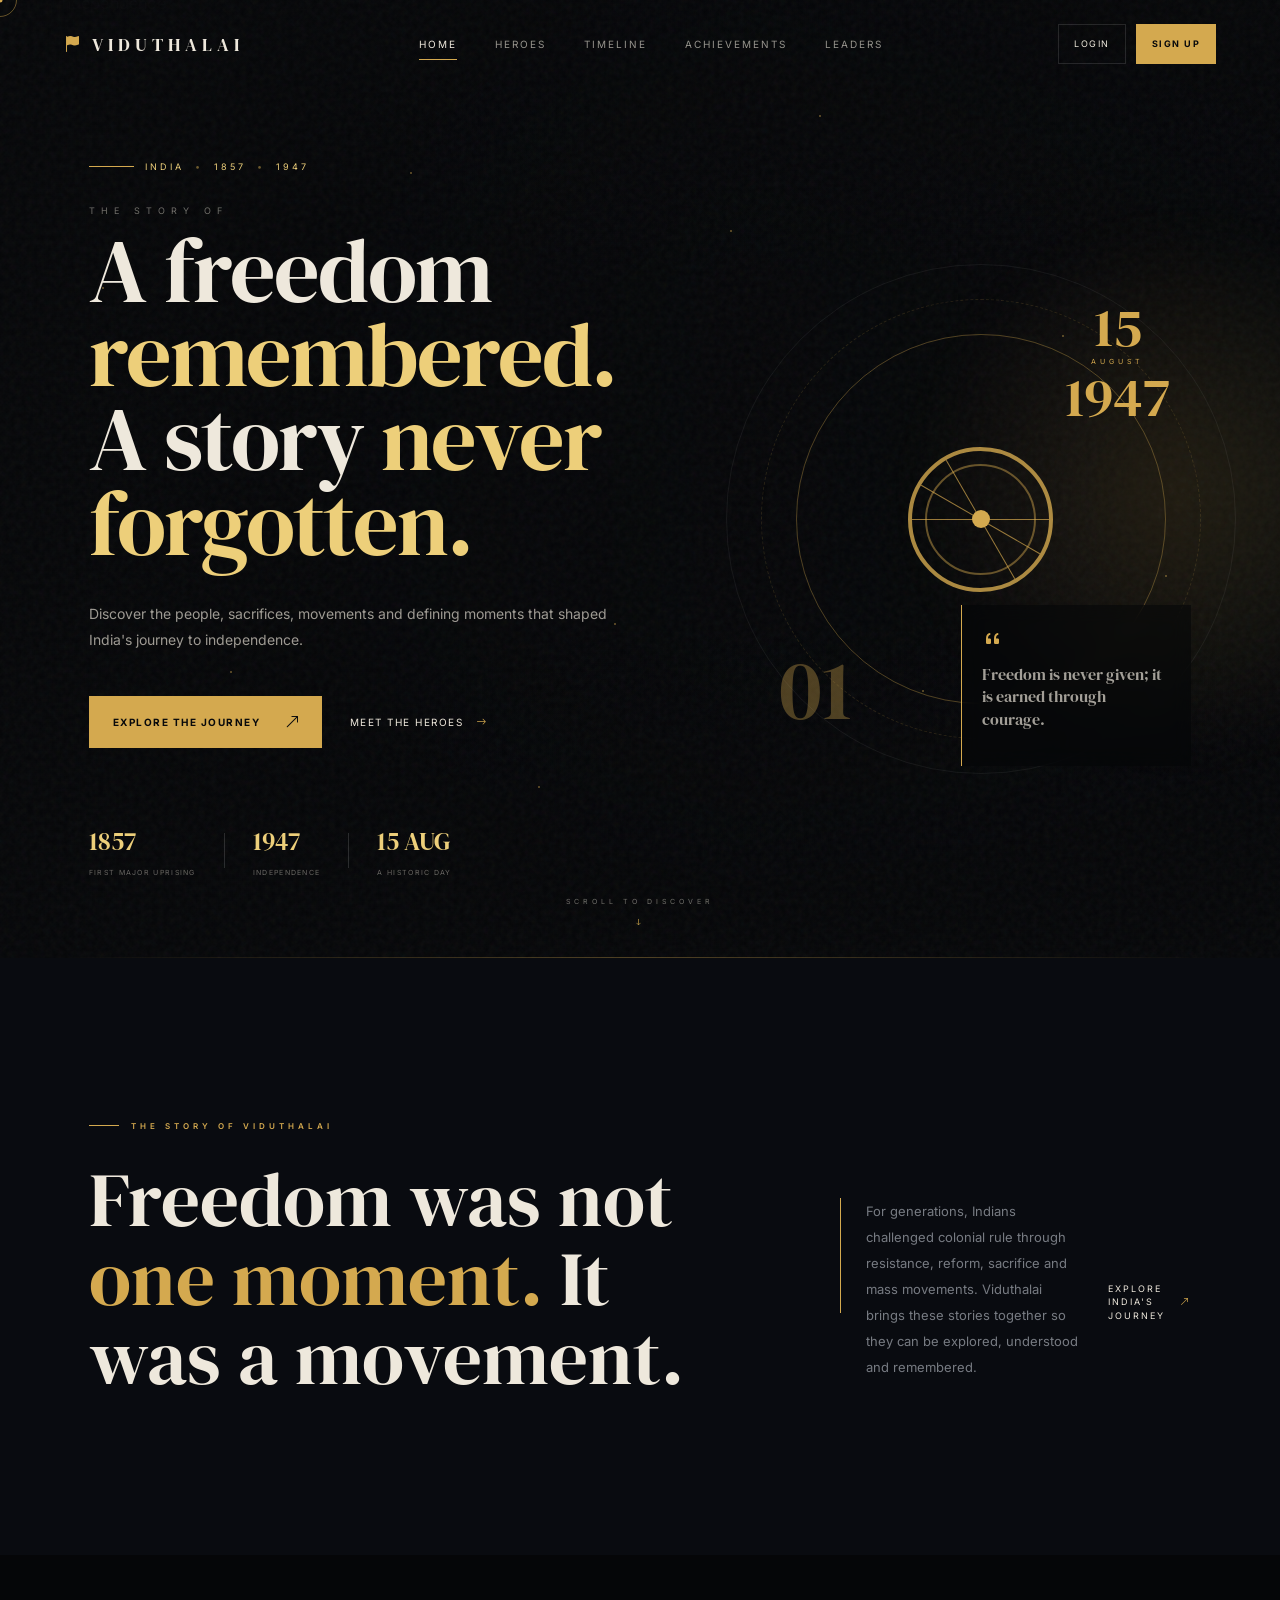
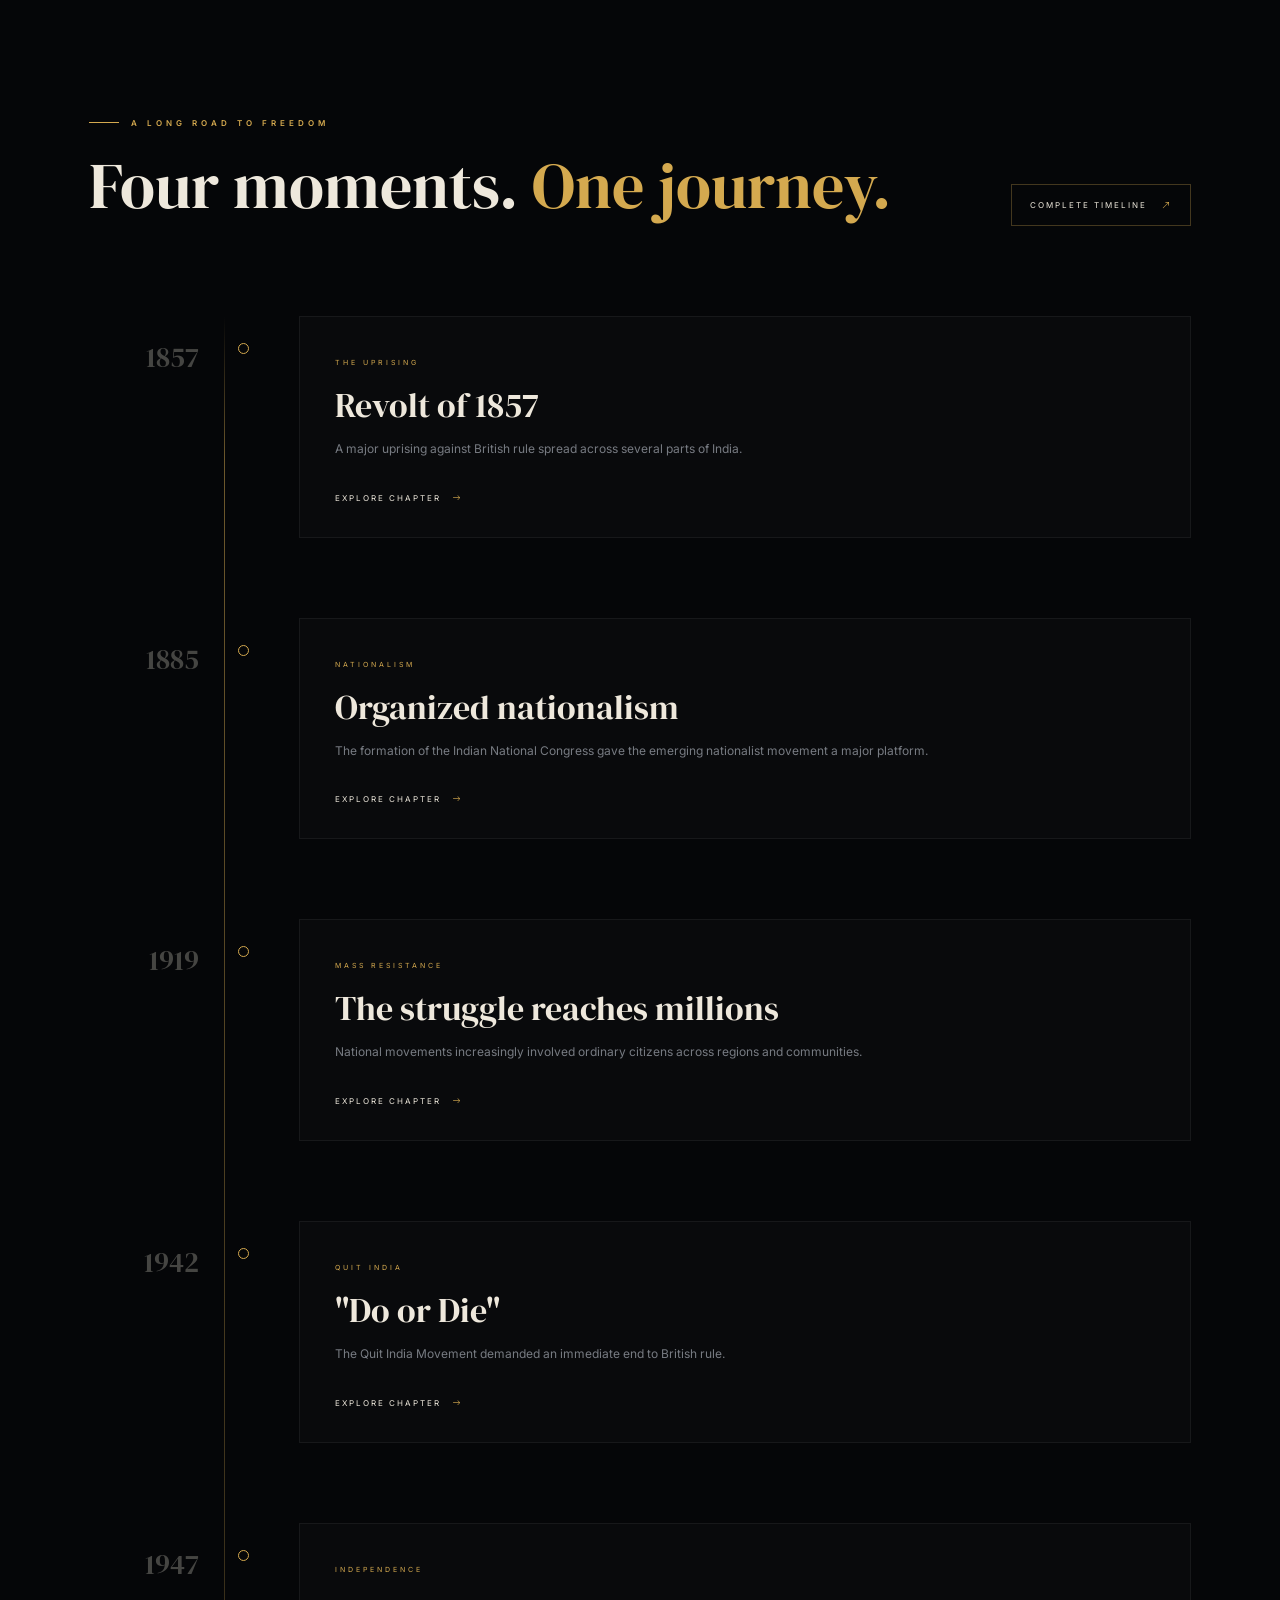
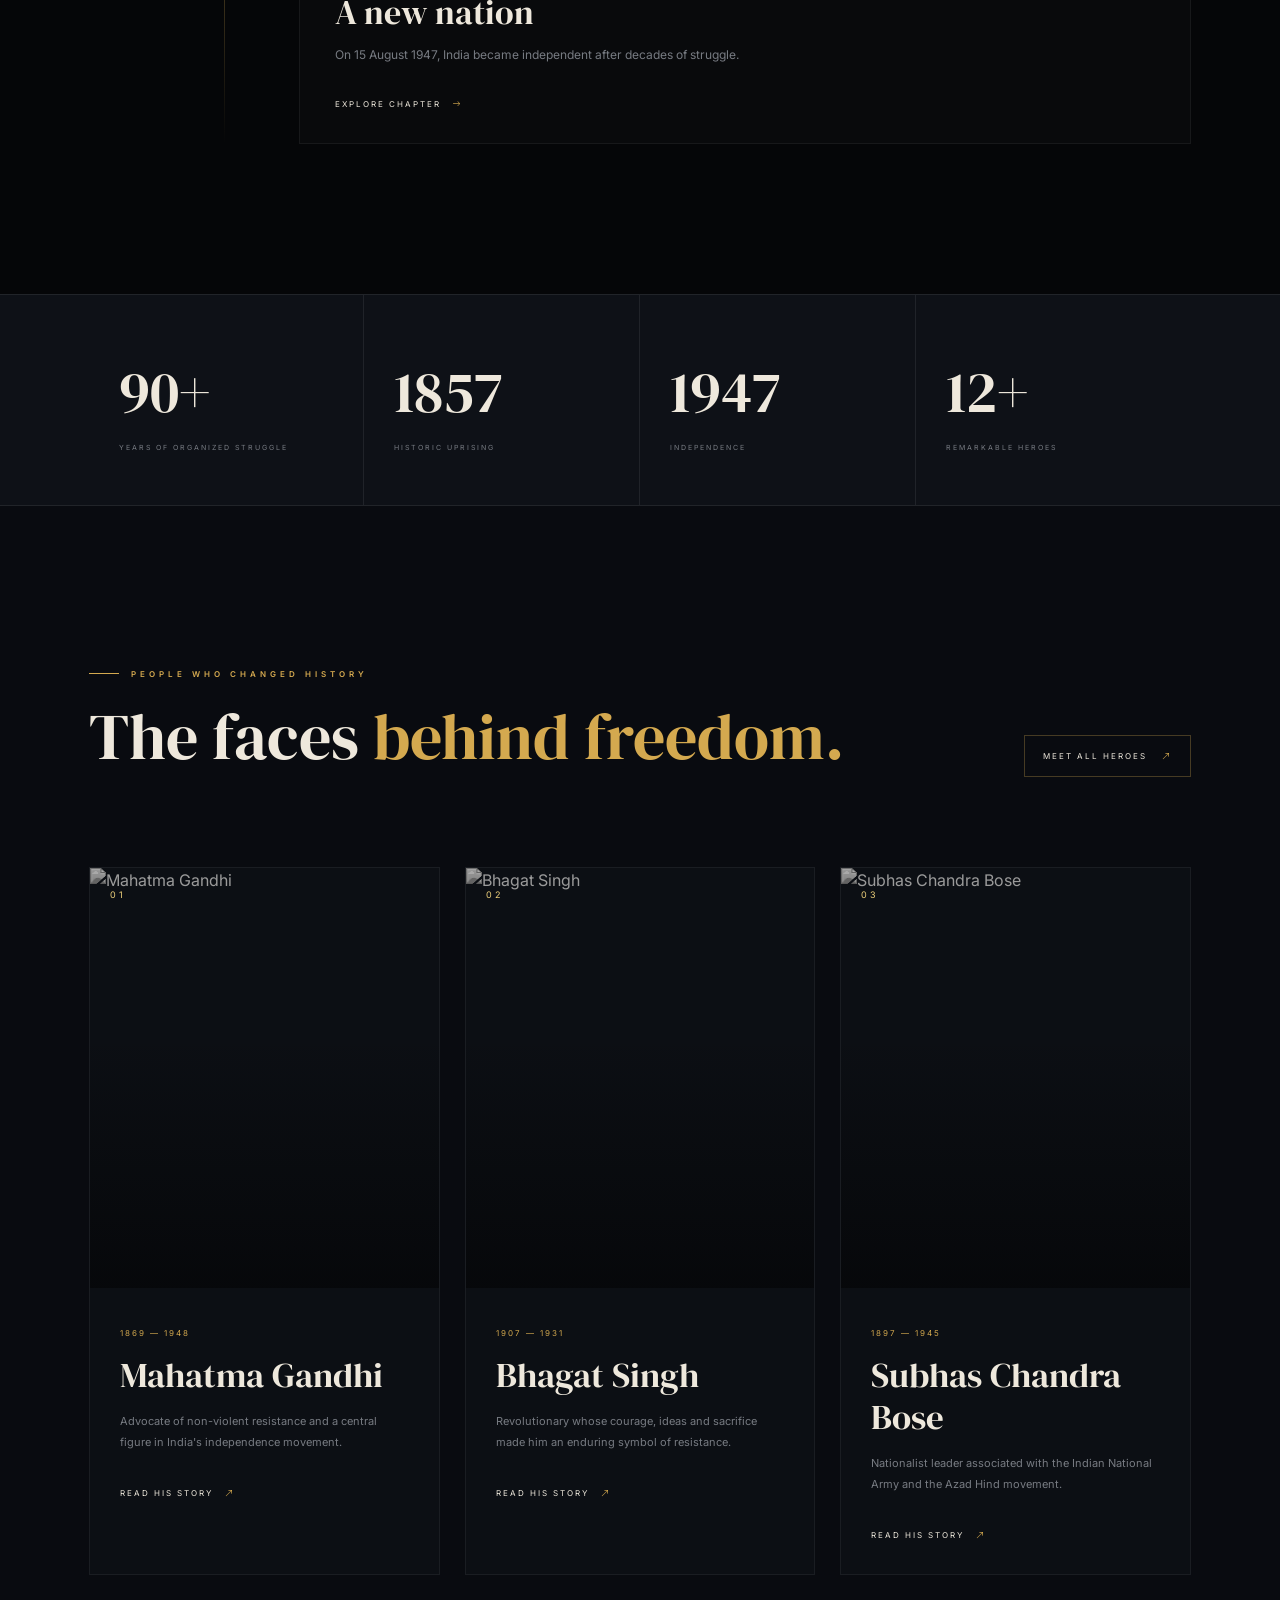
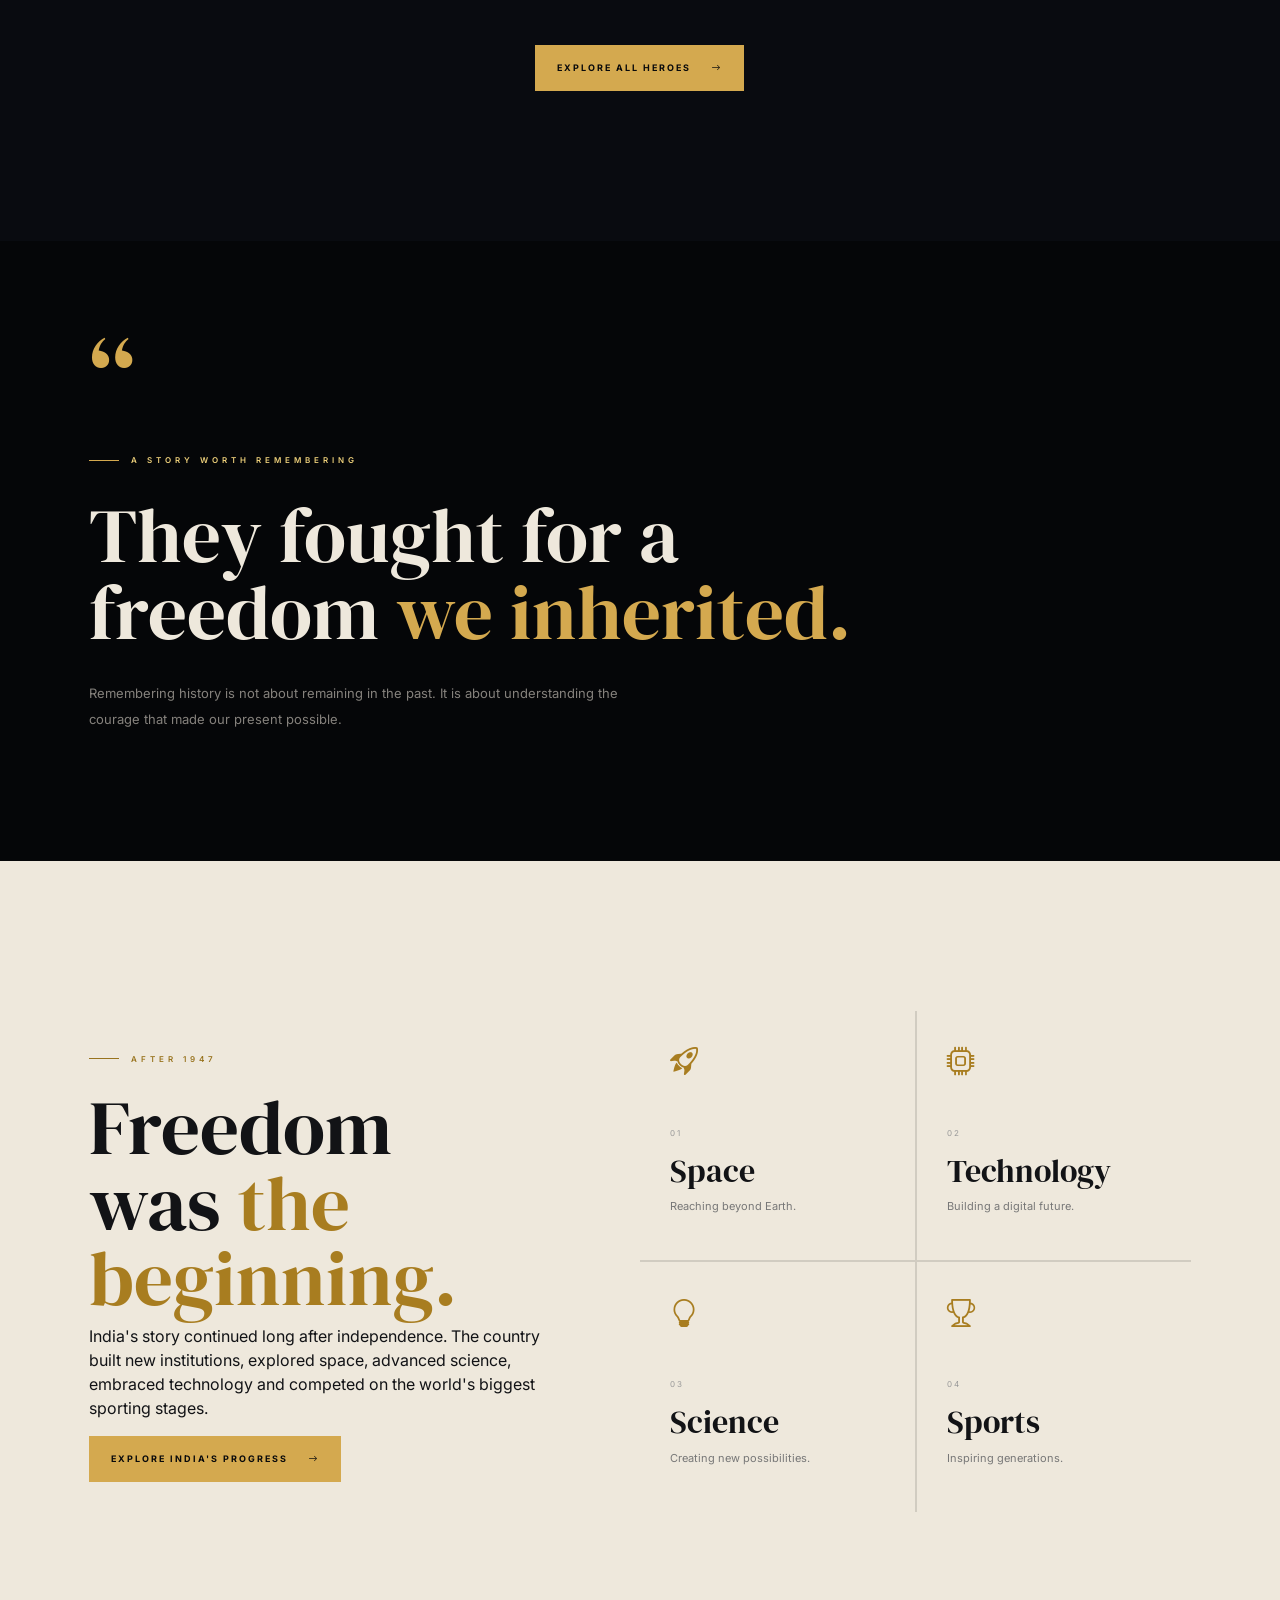
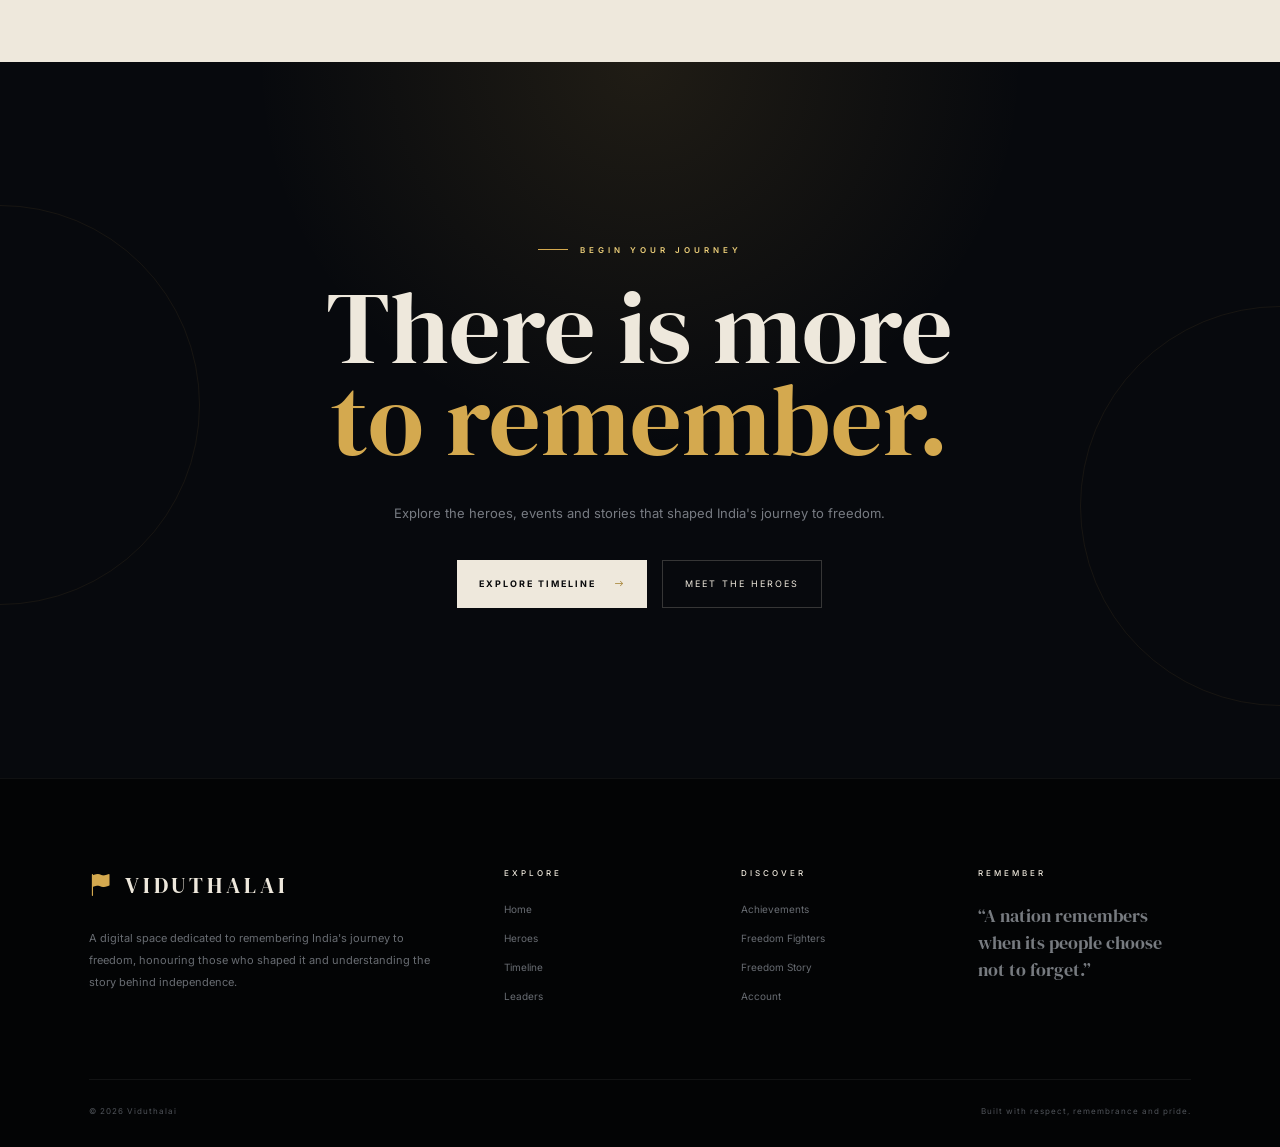
==== HTML/achievements.html @ 4b43a91e "Viduthalai" ====
<!DOCTYPE html>
<html lang="en">

<head>
    <meta charset="UTF-8">

    <meta
        name="viewport"
        content="width=device-width, initial-scale=1.0"
    >

    <meta
        name="description"
        content="Viduthalai — India's achievements after independence."
    >

    <title>Achievements | Viduthalai</title>

    <!-- GOOGLE FONTS -->
    <link rel="preconnect" href="https://fonts.googleapis.com">
    <link rel="preconnect" href="https://fonts.gstatic.com" crossorigin>

    <link
        href="https://fonts.googleapis.com/css2?family=DM+Serif+Display&family=Inter:wght@300;400;500;600;700;800&display=swap"
        rel="stylesheet"
    >

    <!-- BOOTSTRAP -->
    <link
        href="https://cdn.jsdelivr.net/npm/bootstrap@5.3.3/dist/css/bootstrap.min.css"
        rel="stylesheet"
    >

    <!-- BOOTSTRAP ICONS -->
    <link
        rel="stylesheet"
        href="https://cdn.jsdelivr.net/npm/bootstrap-icons@1.11.3/font/bootstrap-icons.min.css"
    >

    <!-- ACHIEVEMENTS CSS -->
    <link
        rel="stylesheet"
        href="../CSS/achievements.css"
    >
</head>


<body>


<!-- =========================================================
     PAGE LOADER
========================================================= -->

<div
    class="page-loader"
    id="pageLoader"
>

    <div class="loader-inner">

        <div class="loader-symbol">
            <i class="bi bi-flag-fill"></i>
        </div>

        <div class="loader-brand">
            VIDUTHALAI
        </div>

        <div class="loader-line"></div>

        <div class="loader-sub">
            A STORY OF FREEDOM
        </div>

    </div>

</div>



<!-- =========================================================
     CUSTOM CURSOR
========================================================= -->

<div class="cursor-dot" id="cursorDot"></div>
<div class="cursor-ring" id="cursorRing"></div>



<!-- =========================================================
     NAVBAR
========================================================= -->

<nav
    class="viduthalai-navbar"
    id="navbar"
>

    <div class="navbar-inner">


        <!-- BRAND -->

        <a
            href="home.html"
            class="brand"
        >

            <span class="brand-symbol">
                <span>V</span>
            </span>

            <span class="brand-copy">

                <span class="brand-name">
                    VIDUTHALAI
                </span>

                <span class="brand-tagline">
                    A STORY OF INDIA
                </span>

            </span>

        </a>



        <!-- DESKTOP NAVIGATION -->

        <div class="desktop-navigation">

            <a
                href="home.html"
                class="nav-link"
            >
                HOME
            </a>

            <a
                href="heroes.html"
                class="nav-link"
            >
                HEROES
            </a>

            <a
                href="timeline.html"
                class="nav-link"
            >
                TIMELINE
            </a>

            <a
                href="achievements.html"
                class="nav-link active"
            >
                ACHIEVEMENTS
            </a>

            <a
                href="leaders.html"
                class="nav-link"
            >
                LEADERS
            </a>

        </div>



        <!-- AUTH -->

        <div class="nav-auth">


            <div
                class="auth-logged-out"
                id="authLoggedOut"
            >

                <a
                    href="auth.html"
                    class="login-link"
                >
                    LOGIN
                </a>

                <a
                    href="auth.html?mode=signup"
                    class="signup-button"
                >
                    SIGN UP
                </a>

            </div>



            <div
                class="auth-logged-in"
                id="authLoggedIn"
            >

                <span class="welcome-user">

                    <i class="bi bi-person-circle"></i>

                    <span id="navbarUsername">
                        USER
                    </span>

                </span>

                <button
                    type="button"
                    class="logout-button"
                    id="logoutButton"
                >
                    LOGOUT
                </button>

            </div>

        </div>



        <!-- MOBILE BUTTON -->

        <button
            class="mobile-menu-button"
            id="mobileMenuButton"
            type="button"
            aria-label="Open menu"
        >

            <span></span>
            <span></span>
            <span></span>

        </button>

    </div>



    <!-- MOBILE MENU -->

    <div
        class="mobile-menu"
        id="mobileMenu"
    >

        <div class="mobile-menu-inner">

            <a
                href="home.html"
                class="mobile-nav-link"
            >
                <span>01</span>
                HOME
            </a>

            <a
                href="heroes.html"
                class="mobile-nav-link"
            >
                <span>02</span>
                HEROES
            </a>

            <a
                href="timeline.html"
                class="mobile-nav-link"
            >
                <span>03</span>
                TIMELINE
            </a>

            <a
                href="achievements.html"
                class="mobile-nav-link active"
            >
                <span>04</span>
                ACHIEVEMENTS
            </a>

            <a
                href="leaders.html"
                class="mobile-nav-link"
            >
                <span>05</span>
                LEADERS
            </a>


            <div class="mobile-auth">


                <div
                    id="mobileAuthLoggedOut"
                    class="mobile-auth-logged-out"
                >

                    <a
                        href="auth.html"
                        class="mobile-login"
                    >
                        LOGIN
                    </a>

                    <a
                        href="auth.html?mode=signup"
                        class="mobile-signup"
                    >
                        SIGN UP
                    </a>

                </div>


                <div
                    id="mobileAuthLoggedIn"
                    class="mobile-auth-logged-in"
                >

                    <span>
                        <i class="bi bi-person-circle"></i>
                        <span id="mobileNavbarUsername">
                            USER
                        </span>
                    </span>

                    <button
                        type="button"
                        id="mobileLogoutButton"
                    >
                        LOGOUT
                    </button>

                </div>

            </div>

        </div>

    </div>

</nav>



<!-- =========================================================
     HERO
========================================================= -->

<main>


<section
    class="achievement-hero"
    id="top"
>

    <div
        class="achievement-hero-background"
        aria-hidden="true"
    >

        <img
            src="../IMAGES/achievements/rocket-bg.png"
            alt=""
            id="heroImage"
        >

        <div class="hero-dark-overlay"></div>
        <div class="hero-gold-glow"></div>
        <div class="hero-grain"></div>

    </div>



    <div class="hero-orbit orbit-one"></div>
    <div class="hero-orbit orbit-two"></div>



    <div class="achievement-hero-content">


        <div class="hero-left">


            <div class="hero-kicker">

                <span class="kicker-line"></span>

                VIDUTHALAI — CHAPTER 02

            </div>


            <div class="hero-era">
                AFTER 1947
            </div>


            <h1>
                Achievements
            </h1>


            <p class="hero-lead">
                A nation building its future.
            </p>


            <p class="hero-description">

                From building a democratic republic to reaching the Moon
                and studying the Sun, India's journey after independence
                is a story of determination, innovation and progress.

            </p>


            <div class="hero-meta">

                <div class="hero-meta-item">

                    <span>
                        1950
                    </span>

                    <small>
                        BEGINNING
                    </small>

                </div>


                <div class="hero-meta-divider"></div>


                <div class="hero-meta-item">

                    <span>
                        PRESENT
                    </span>

                    <small>
                        CONTINUING
                    </small>

                </div>


                <div class="hero-meta-divider"></div>


                <div class="hero-meta-item">

                    <span>
                        12
                    </span>

                    <small>
                        MILESTONES
                    </small>

                </div>

            </div>

        </div>



        <div class="hero-right">


            <div class="hero-number">
                12
            </div>

            <div class="hero-number-label">
                ARCHIVE
            </div>

            <div class="hero-number-title">
                ACHIEVEMENTS
            </div>


            <a
                href="#achievementArchive"
                class="hero-scroll"
            >

                <span class="scroll-circle">
                    <i class="bi bi-arrow-down"></i>
                </span>

                <span>
                    SCROLL TO EXPLORE
                </span>

            </a>

        </div>

    </div>



    <div class="hero-bottom-line">

        <span>
            EXPLORE THE JOURNEY
        </span>

        <span class="bottom-line"></span>

    </div>

</section>



<!-- =========================================================
     ARCHIVE
========================================================= -->

<section
    class="achievement-archive"
    id="achievementArchive"
>

    <div class="archive-container">


        <!-- ARCHIVE HEADER -->

        <div class="archive-header">


            <div class="archive-heading">

                <div class="section-eyebrow">

                    <span></span>

                    THE ARCHIVE

                </div>


                <h2>
                    India's milestones.
                </h2>

            </div>


            <div class="archive-description">

                <p>

                    A chronological collection of defining achievements
                    that shaped modern India after independence.

                </p>


                <div class="archive-count">

                    <strong id="visibleCount">
                        12
                    </strong>

                    <span>
                        / 12 MILESTONES
                    </span>

                </div>

            </div>

        </div>



        <!-- FILTERS -->

        <div class="achievement-filters">


            <button
                type="button"
                class="filter-button active"
                data-filter="all"
            >
                ALL
            </button>


            <button
                type="button"
                class="filter-button"
                data-filter="nation-building"
            >
                NATION BUILDING
            </button>


            <button
                type="button"
                class="filter-button"
                data-filter="agriculture"
            >
                AGRICULTURE
            </button>


            <button
                type="button"
                class="filter-button"
                data-filter="dairy-development"
            >
                DAIRY DEVELOPMENT
            </button>


            <button
                type="button"
                class="filter-button"
                data-filter="nuclear-science"
            >
                NUCLEAR SCIENCE
            </button>


            <button
                type="button"
                class="filter-button"
                data-filter="strategic-science"
            >
                STRATEGIC SCIENCE
            </button>


            <button
                type="button"
                class="filter-button"
                data-filter="space-science"
            >
                SPACE SCIENCE
            </button>


            <button
                type="button"
                class="filter-button"
                data-filter="space-communication"
            >
                SPACE &amp; COMMUNICATION
            </button>


            <button
                type="button"
                class="filter-button"
                data-filter="technology"
            >
                TECHNOLOGY
            </button>


            <button
                type="button"
                class="filter-button"
                data-filter="lunar-exploration"
            >
                LUNAR EXPLORATION
            </button>


            <button
                type="button"
                class="filter-button"
                data-filter="planetary-exploration"
            >
                PLANETARY EXPLORATION
            </button>


            <button
                type="button"
                class="filter-button"
                data-filter="solar-science"
            >
                SOLAR SCIENCE
            </button>

        </div>



        <!-- CARDS -->

        <div
            class="achievement-grid"
            id="achievementGrid"
        ></div>



        <!-- EMPTY -->

        <div
            class="empty-state"
            id="emptyState"
            hidden
        >

            <div class="empty-icon">
                <i class="bi bi-search"></i>
            </div>

            <h3>
                No milestones found.
            </h3>

            <p>
                Try selecting another category.
            </p>

        </div>

    </div>

</section>



<!-- =========================================================
     CLOSING BANNER
========================================================= -->

<section class="closing-banner">

    <div class="closing-background">

        <img
            src="../IMAGES/achievements/rocket-bg.png"
            alt=""
        >

        <div class="closing-overlay"></div>

    </div>


    <div class="closing-content">

        <div class="section-eyebrow">
            <span></span>
            THE JOURNEY CONTINUES
        </div>

        <h2>
            From freedom<br>
            to possibility.
        </h2>

        <p>
            India's story did not end in 1947.
            It began a new chapter.
        </p>

        <a
            href="#top"
            class="back-top"
        >
            BACK TO TOP
            <i class="bi bi-arrow-up"></i>
        </a>

    </div>

</section>


</main>



<!-- =========================================================
     FOOTER
========================================================= -->

<footer class="site-footer">

    <div class="footer-inner">


        <div class="footer-brand">

            <div class="footer-logo">
                V
            </div>

            <div>

                <h3>
                    VIDUTHALAI
                </h3>

                <p>
                    A STORY OF INDIA
                </p>

            </div>

        </div>



        <div class="footer-columns">


            <div class="footer-column">

                <h4>
                    EXPLORE
                </h4>

                <a href="home.html">
                    Home
                </a>

                <a href="heros.html">
                    Heroes
                </a>

                <a href="timeline.html">
                    Timeline
                </a>

                <a href="achievement.html">
                    Achievements
                </a>

                <a href="leaders.html">
                    Leaders
                </a>

            </div>


            <div class="footer-column">

                <h4>
                    DISCOVER
                </h4>

                <a href="indian_achievements.html">
                    Indian Achievements
                </a>

                <a href="timeline.html">
                    Freedom Timeline
                </a>

                <a href="heros.html">
                    Freedom Heroes
                </a>

            </div>


            <div class="footer-column">

                <h4>
                    ABOUT
                </h4>

                <p>
                    A cinematic archive of India's
                    freedom, sacrifice, progress
                    and continuing journey.
                </p>

            </div>

        </div>

    </div>



    <div class="footer-bottom">

        <span>
            © <span id="footerYear"></span> VIDUTHALAI
        </span>

        <span>
            INDIA • FREEDOM • PROGRESS
        </span>

    </div>

</footer>



<!-- =========================================================
     JAVASCRIPT
========================================================= -->

<script src="../JAVASCRIPT/achievements.js"></script>
<script src="../JAVASCRIPT/guard.js"></script>

</body>

</html>
---- CSS/achievements.css ----
/* =========================================================
   VIDUTHALAI — ACHIEVEMENTS
   PREMIUM CINEMATIC ARCHIVE
   VANILLA CSS
   NO GSAP
========================================================= */


/* =========================================================
   ROOT
========================================================= */

:root {

    --black: #050608;
    --black-2: #090b10;
    --black-3: #0e1117;
    --black-4: #151922;

    --cream: #eee8dc;
    --cream-soft: #c9c5bc;

    --gold: #d4a94f;
    --gold-light: #edcf7a;

    --muted: #777b82;

    --line: rgba(255,255,255,.08);
    --gold-line: rgba(212,169,79,.28);

    --serif: "DM Serif Display", serif;
    --sans: "Inter", sans-serif;

    --ease: cubic-bezier(.22,.61,.36,1);

    --nav-height: 82px;
}


/* =========================================================
   RESET
========================================================= */

* {
    margin: 0;
    padding: 0;
    box-sizing: border-box;
}

html {
    scroll-behavior: smooth;
}

body {
    background: var(--black);
    color: var(--cream);
    font-family: var(--sans);
    overflow-x: hidden;
}

body.menu-open {
    overflow: hidden;
}

a {
    color: inherit;
    text-decoration: none;
}

button {
    font: inherit;
}

img {
    display: block;
    max-width: 100%;
}

::selection {
    background: var(--gold);
    color: var(--black);
}


/* =========================================================
   SCROLLBAR
========================================================= */

::-webkit-scrollbar {
    width: 7px;
}

::-webkit-scrollbar-track {
    background: var(--black);
}

::-webkit-scrollbar-thumb {
    background: rgba(212,169,79,.45);
}

::-webkit-scrollbar-thumb:hover {
    background: var(--gold);
}


/* =========================================================
   LOADER
========================================================= */

.page-loader {
    position: fixed;
    inset: 0;
    z-index: 99999;

    display: flex;
    align-items: center;
    justify-content: center;

    background: var(--black);

    transition:
        opacity .8s var(--ease),
        visibility .8s var(--ease);
}

.page-loader.loaded {
    opacity: 0;
    visibility: hidden;
}

.loader-inner {
    text-align: center;
}

.loader-symbol {
    width: 54px;
    height: 54px;

    margin: 0 auto 22px;

    display: flex;
    align-items: center;
    justify-content: center;

    border: 1px solid var(--gold-line);

    color: var(--gold);

    font-size: 21px;

    animation: loaderPulse 1.5s infinite;
}

.loader-brand {
    font-size: 15px;
    letter-spacing: .35em;
    font-weight: 700;
}

.loader-line {
    width: 130px;
    height: 1px;

    margin: 15px auto;

    background: linear-gradient(
        90deg,
        transparent,
        var(--gold),
        transparent
    );

    animation: loaderLine 1.4s infinite;
}

.loader-sub {
    color: var(--muted);
    font-size: 8px;
    letter-spacing: .35em;
}

@keyframes loaderPulse {
    50% {
        transform: scale(1.08);
    }
}

@keyframes loaderLine {
    0% {
        transform: scaleX(.2);
        opacity: .3;
    }

    50% {
        transform: scaleX(1);
        opacity: 1;
    }

    100% {
        transform: scaleX(.2);
        opacity: .3;
    }
}


/* =========================================================
   CURSOR
========================================================= */

.cursor-dot,
.cursor-ring {
    position: fixed;
    pointer-events: none;
    z-index: 100000;

    transform: translate(-50%, -50%);
}

.cursor-dot {
    width: 5px;
    height: 5px;

    border-radius: 50%;

    background: var(--gold);
}

.cursor-ring {
    width: 32px;
    height: 32px;

    border: 1px solid rgba(212,169,79,.55);
    border-radius: 50%;

    transition:
        width .2s ease,
        height .2s ease,
        background .2s ease;
}

.cursor-ring.hover {
    width: 52px;
    height: 52px;
    background: rgba(212,169,79,.08);
}

@media (max-width: 900px) {

    .cursor-dot,
    .cursor-ring {
        display: none;
    }

}


/* =========================================================
   NAVBAR
========================================================= */

.viduthalai-navbar {
    position: fixed;
    top: 0;
    left: 0;

    width: 100%;

    z-index: 5000;

    background:
        linear-gradient(
            180deg,
            rgba(5,6,8,.92),
            rgba(5,6,8,.48),
            transparent
        );

    transition:
        transform .45s var(--ease),
        background .45s ease;
}

.viduthalai-navbar.scrolled {
    background: rgba(5,6,8,.94);
    backdrop-filter: blur(18px);
    border-bottom: 1px solid var(--line);
}

.viduthalai-navbar.nav-hidden {
    transform: translateY(-100%);
}

.navbar-inner {
    width: min(1400px, calc(100% - 70px));
    min-height: var(--nav-height);

    margin: auto;

    display: grid;
    grid-template-columns: 1fr auto 1fr;
    align-items: center;
    gap: 35px;
}


/* BRAND */

.brand {
    display: inline-flex;
    align-items: center;
    gap: 12px;

    width: max-content;
}

.brand-symbol {
    width: 39px;
    height: 39px;

    display: flex;
    align-items: center;
    justify-content: center;

    border: 1px solid var(--gold);

    color: var(--gold);

    font-family: var(--serif);
    font-size: 20px;

    transform: rotate(45deg);
}

.brand-symbol span {
    transform: rotate(-45deg);
}

.brand-copy {
    display: flex;
    flex-direction: column;
}

.brand-name {
    font-size: 14px;
    font-weight: 800;
    letter-spacing: .28em;
}

.brand-tagline {
    margin-top: 2px;

    color: var(--muted);

    font-size: 7px;
    letter-spacing: .28em;
}


/* DESKTOP NAV */

.desktop-navigation {
    display: flex;
    align-items: center;
    justify-content: center;
    gap: 30px;
}

.nav-link {
    position: relative;

    color: rgba(238,232,220,.62);

    font-size: 10px;
    font-weight: 600;
    letter-spacing: .17em;

    padding: 10px 0;

    transition: color .3s ease;
}

.nav-link::after {
    content: "";

    position: absolute;
    left: 0;
    bottom: 3px;

    width: 0;
    height: 1px;

    background: var(--gold);

    transition: width .35s var(--ease);
}

.nav-link:hover,
.nav-link.active {
    color: var(--cream);
}

.nav-link:hover::after,
.nav-link.active::after {
    width: 100%;
}


/* AUTH */

.nav-auth {
    justify-self: end;
}

.auth-logged-out,
.auth-logged-in {
    display: flex;
    align-items: center;
    gap: 16px;
}

.login-link {
    color: var(--cream-soft);

    font-size: 9px;
    font-weight: 600;
    letter-spacing: .18em;
}

.signup-button {
    padding: 11px 17px;

    border: 1px solid var(--gold-line);

    color: var(--gold-light);

    font-size: 9px;
    font-weight: 700;
    letter-spacing: .16em;

    transition:
        background .3s ease,
        color .3s ease,
        border-color .3s ease;
}

.signup-button:hover {
    background: var(--gold);
    border-color: var(--gold);
    color: var(--black);
}

.auth-logged-in {
    display: none;
}

.welcome-user {
    color: var(--cream-soft);

    font-size: 10px;
    letter-spacing: .1em;
}

.welcome-user i {
    margin-right: 6px;
    color: var(--gold);
}

.logout-button {
    border: 1px solid var(--line);
    background: transparent;

    color: var(--cream-soft);

    padding: 9px 13px;

    font-size: 8px;
    letter-spacing: .14em;

    cursor: pointer;
}

.logout-button:hover {
    border-color: var(--gold-line);
    color: var(--gold);
}


/* MOBILE BUTTON */

.mobile-menu-button {
    display: none;

    width: 42px;
    height: 42px;

    border: 1px solid var(--line);
    background: transparent;

    align-items: center;
    justify-content: center;
    flex-direction: column;
    gap: 5px;

    cursor: pointer;
}

.mobile-menu-button span {
    width: 19px;
    height: 1px;
    background: var(--cream);
    transition: transform .3s ease;
}

.mobile-menu-button.open span:nth-child(1) {
    transform: translateY(6px) rotate(45deg);
}

.mobile-menu-button.open span:nth-child(2) {
    opacity: 0;
}

.mobile-menu-button.open span:nth-child(3) {
    transform: translateY(-6px) rotate(-45deg);
}


/* MOBILE MENU */

.mobile-menu {
    position: fixed;
    inset: var(--nav-height) 0 0;

    background: rgba(5,6,8,.98);

    visibility: hidden;
    opacity: 0;

    transform: translateY(-15px);

    transition:
        opacity .35s ease,
        visibility .35s ease,
        transform .35s var(--ease);

    overflow-y: auto;
}

.mobile-menu.open {
    opacity: 1;
    visibility: visible;
    transform: translateY(0);
}

.mobile-menu-inner {
    padding: 30px;
}

.mobile-nav-link {
    display: flex;
    align-items: center;
    gap: 18px;

    padding: 19px 0;

    border-bottom: 1px solid var(--line);

    color: var(--cream-soft);

    font-size: 15px;
    letter-spacing: .14em;
}

.mobile-nav-link span {
    color: var(--gold);
    font-size: 9px;
}

.mobile-nav-link.active {
    color: var(--gold-light);
}

.mobile-auth {
    padding-top: 30px;
}

.mobile-auth-logged-out,
.mobile-auth-logged-in {
    display: flex;
    gap: 10px;
}

.mobile-login,
.mobile-signup,
.mobile-auth-logged-in button {
    flex: 1;

    padding: 14px;

    text-align: center;

    border: 1px solid var(--line);

    font-size: 9px;
    letter-spacing: .15em;
}

.mobile-signup {
    border-color: var(--gold-line);
    color: var(--gold-light);
}

.mobile-auth-logged-in {
    display: none;
    align-items: center;
    justify-content: space-between;
}

.mobile-auth-logged-in button {
    flex: 0 0 auto;
    background: transparent;
    color: var(--cream);
}


/* =========================================================
   HERO
========================================================= */

.achievement-hero {
    position: relative;

    min-height: 100vh;
    min-height: 100svh;

    overflow: hidden;

    display: flex;
    align-items: center;
}

.achievement-hero-background {
    position: absolute;
    inset: 0;
    z-index: -2;
}

.achievement-hero-background img {
    width: 100%;
    height: 100%;

    object-fit: cover;
    object-position: center;

    transform: scale(1.04);

    filter:
        saturate(.9)
        contrast(1.08)
        brightness(.92);

    transition: transform 1.5s var(--ease);
}

.hero-dark-overlay {
    position: absolute;
    inset: 0;

    background:
        linear-gradient(
            90deg,
            rgba(5,6,8,.97) 0%,
            rgba(5,6,8,.78) 35%,
            rgba(5,6,8,.35) 65%,
            rgba(5,6,8,.82) 100%
        ),
        linear-gradient(
            180deg,
            rgba(5,6,8,.75),
            transparent 35%,
            rgba(5,6,8,.95)
        );
}

.hero-gold-glow {
    position: absolute;

    width: 600px;
    height: 600px;

    right: 5%;
    top: 15%;

    border-radius: 50%;

    background: radial-gradient(
        circle,
        rgba(212,169,79,.17),
        transparent 68%
    );

    filter: blur(10px);

    pointer-events: none;
}

.hero-grain {
    position: absolute;
    inset: 0;

    opacity: .1;

    background-image:
        url("data:image/svg+xml,%3Csvg viewBox='0 0 180 180' xmlns='http://www.w3.org/2000/svg'%3E%3Cfilter id='n'%3E%3CfeTurbulence type='fractalNoise' baseFrequency='.9' numOctaves='4' stitchTiles='stitch'/%3E%3C/filter%3E%3Crect width='100%25' height='100%25' filter='url(%23n)' opacity='.6'/%3E%3C/svg%3E");

    pointer-events: none;
}

.hero-orbit {
    position: absolute;

    border: 1px solid rgba(212,169,79,.11);

    border-radius: 50%;

    pointer-events: none;

    animation: orbitFloat 15s linear infinite;
}

.orbit-one {
    width: 620px;
    height: 620px;

    right: -190px;
    top: 8%;
}

.orbit-two {
    width: 420px;
    height: 420px;

    right: -60px;
    top: 23%;

    animation-duration: 22s;
    animation-direction: reverse;
}

@keyframes orbitFloat {
    from {
        transform: rotate(0deg);
    }

    to {
        transform: rotate(360deg);
    }
}


/* HERO CONTENT */

.achievement-hero-content {
    width: min(1400px, calc(100% - 120px));

    margin: 0 auto;

    padding-top: 80px;

    display: grid;
    grid-template-columns: 1fr 300px;

    align-items: center;

    gap: 80px;
}

.hero-left {
    max-width: 800px;
}

.hero-kicker {
    display: flex;
    align-items: center;
    gap: 12px;

    margin-bottom: 24px;

    color: var(--gold);

    font-size: 9px;
    font-weight: 700;
    letter-spacing: .3em;
}

.kicker-line {
    width: 42px;
    height: 1px;
    background: var(--gold);
}

.hero-era {
    margin-bottom: 7px;

    color: rgba(238,232,220,.45);

    font-size: 11px;
    font-weight: 600;
    letter-spacing: .42em;
}

.hero-left h1 {
    margin: 0;

    font-family: var(--serif);
    font-size: clamp(70px, 9vw, 150px);
    font-weight: 400;
    line-height: .9;
    letter-spacing: -.045em;

    color: var(--cream);
}

.hero-lead {
    margin-top: 25px;

    color: var(--gold-light);

    font-size: 19px;
    font-weight: 400;
    letter-spacing: .02em;
}

.hero-description {
    max-width: 590px;

    margin-top: 17px;

    color: rgba(238,232,220,.58);

    font-size: 13px;
    line-height: 1.9;
    font-weight: 300;
}

.hero-meta {
    display: flex;
    align-items: center;

    margin-top: 40px;
}

.hero-meta-item {
    display: flex;
    flex-direction: column;
    gap: 5px;
}

.hero-meta-item span {
    font-size: 13px;
    font-weight: 700;
    letter-spacing: .12em;
}

.hero-meta-item small {
    color: var(--muted);

    font-size: 7px;
    letter-spacing: .22em;
}

.hero-meta-divider {
    width: 1px;
    height: 30px;

    margin: 0 22px;

    background: var(--gold-line);
}


/* HERO RIGHT */

.hero-right {
    display: flex;
    flex-direction: column;
    align-items: flex-end;

    text-align: right;
}

.hero-number {
    font-family: var(--serif);

    color: rgba(238,232,220,.14);

    font-size: clamp(130px, 16vw, 250px);
    line-height: .7;
}

.hero-number-label {
    margin-top: 25px;

    color: var(--gold);

    font-size: 8px;
    font-weight: 700;
    letter-spacing: .35em;
}

.hero-number-title {
    margin-top: 8px;

    color: rgba(238,232,220,.5);

    font-size: 9px;
    letter-spacing: .3em;
}

.hero-scroll {
    display: flex;
    align-items: center;
    gap: 12px;

    margin-top: 70px;

    color: rgba(238,232,220,.6);

    font-size: 8px;
    letter-spacing: .2em;
}

.scroll-circle {
    width: 38px;
    height: 38px;

    display: flex;
    align-items: center;
    justify-content: center;

    border: 1px solid var(--gold-line);
    border-radius: 50%;

    color: var(--gold);

    transition:
        background .3s ease,
        transform .3s ease;
}

.hero-scroll:hover .scroll-circle {
    background: rgba(212,169,79,.1);
    transform: translateY(4px);
}

.hero-bottom-line {
    position: absolute;

    left: 50%;
    bottom: 28px;

    transform: translateX(-50%);

    width: min(1400px, calc(100% - 120px));

    display: flex;
    align-items: center;
    gap: 18px;

    color: rgba(238,232,220,.32);

    font-size: 7px;
    letter-spacing: .3em;
}

.bottom-line {
    height: 1px;
    flex: 1;

    background: linear-gradient(
        90deg,
        var(--gold-line),
        transparent
    );
}


/* =========================================================
   ARCHIVE
========================================================= */

.achievement-archive {
    position: relative;

    padding: 130px 0 150px;

    background:
        radial-gradient(
            circle at 80% 15%,
            rgba(212,169,79,.06),
            transparent 30%
        ),
        var(--black-2);
}

.archive-container {
    width: min(1400px, calc(100% - 90px));
    margin: auto;
}

.archive-header {
    display: grid;
    grid-template-columns: 1fr 440px;

    gap: 70px;

    align-items: end;

    padding-bottom: 55px;

    border-bottom: 1px solid var(--line);
}

.section-eyebrow {
    display: flex;
    align-items: center;
    gap: 10px;

    margin-bottom: 18px;

    color: var(--gold);

    font-size: 8px;
    font-weight: 700;
    letter-spacing: .35em;
}

.section-eyebrow span {
    width: 35px;
    height: 1px;

    background: var(--gold);
}

.archive-heading h2 {
    font-family: var(--serif);

    font-size: clamp(48px, 6vw, 86px);
    font-weight: 400;
    line-height: .95;

    letter-spacing: -.035em;
}

.archive-description p {
    max-width: 420px;

    margin: 0;

    color: var(--cream-soft);

    font-size: 13px;
    line-height: 1.9;
    font-weight: 300;
}

.archive-count {
    display: flex;
    align-items: baseline;
    gap: 8px;

    margin-top: 25px;

    color: var(--muted);

    font-size: 8px;
    letter-spacing: .2em;
}

.archive-count strong {
    color: var(--gold-light);

    font-size: 28px;
    font-weight: 400;

    font-family: var(--serif);
}


/* FILTERS */

.achievement-filters {
    display: flex;
    flex-wrap: wrap;
    gap: 9px;

    padding: 35px 0 45px;
}

.filter-button {
    padding: 10px 15px;

    border: 1px solid var(--line);

    background: rgba(255,255,255,.015);

    color: var(--muted);

    font-size: 8px;
    font-weight: 600;
    letter-spacing: .13em;

    cursor: pointer;

    transition:
        color .3s ease,
        background .3s ease,
        border-color .3s ease,
        transform .3s ease;
}

.filter-button:hover {
    color: var(--cream);
    border-color: rgba(212,169,79,.35);
    transform: translateY(-2px);
}

.filter-button.active {
    background: var(--gold);
    border-color: var(--gold);

    color: var(--black);
}


/* =========================================================
   ACHIEVEMENT GRID
========================================================= */

.achievement-grid {
    display: grid;

    grid-template-columns:
        repeat(3, minmax(0, 1fr));

    gap: 24px;
}


/* CARD */

.achievement-card {
    position: relative;

    min-width: 0;

    background: var(--black-3);

    border: 1px solid var(--line);

    overflow: hidden;

    opacity: 0;
    transform: translateY(35px);

    transition:
        opacity .7s var(--ease),
        transform .7s var(--ease),
        border-color .4s ease;
}

.achievement-card.revealed {
    opacity: 1;
    transform: translateY(0);
}

.achievement-card:hover {
    border-color: var(--gold-line);
}

.achievement-card-image {
    position: relative;

    height: 330px;

    overflow: hidden;

    background: var(--black-4);
}

.achievement-card-image img {
    width: 100%;
    height: 100%;

    object-fit: cover;
    object-position: center;

    filter:
        grayscale(.12)
        contrast(1.04)
        brightness(.86);

    transition:
        transform .9s var(--ease),
        filter .6s ease;
}

.achievement-card:hover .achievement-card-image img {
    transform: scale(1.06);

    filter:
        grayscale(0)
        contrast(1.06)
        brightness(1);
}

.card-image-overlay {
    position: absolute;
    inset: 0;

    background:
        linear-gradient(
            180deg,
            transparent 45%,
            rgba(5,6,8,.92) 100%
        );
}


/* CARD YEAR */

.achievement-year {
    position: absolute;

    left: 20px;
    top: 18px;

    padding: 7px 10px;

    background: rgba(5,6,8,.72);

    border: 1px solid rgba(212,169,79,.3);

    backdrop-filter: blur(10px);

    color: var(--gold-light);

    font-size: 9px;
    font-weight: 700;
    letter-spacing: .16em;
}


/* CARD NUMBER */

.achievement-number {
    position: absolute;

    right: 19px;
    top: 19px;

    color: rgba(238,232,220,.5);

    font-family: var(--serif);

    font-size: 30px;
    line-height: 1;
}


/* CARD BODY */

.achievement-card-body {
    position: relative;

    padding: 25px 25px 27px;
}

.achievement-category {
    color: var(--gold);

    font-size: 7px;
    font-weight: 700;
    letter-spacing: .25em;
}

.achievement-title {
    margin-top: 9px;

    color: var(--cream);

    font-family: var(--serif);

    font-size: 27px;
    font-weight: 400;
    line-height: 1.08;
}

.achievement-excerpt {
    margin-top: 12px;

    color: var(--muted);

    font-size: 11px;
    line-height: 1.75;

    display: -webkit-box;
    -webkit-line-clamp: 3;
    -webkit-box-orient: vertical;

    overflow: hidden;
}

.achievement-card-footer {
    display: flex;
    align-items: center;
    justify-content: space-between;

    margin-top: 22px;
    padding-top: 18px;

    border-top: 1px solid var(--line);
}

.achievement-explore {
    display: inline-flex;
    align-items: center;
    gap: 9px;

    color: var(--cream-soft);

    font-size: 8px;
    font-weight: 700;
    letter-spacing: .17em;

    transition: color .3s ease;
}

.achievement-explore i {
    color: var(--gold);

    transition: transform .3s ease;
}

.achievement-card:hover .achievement-explore {
    color: var(--gold-light);
}

.achievement-card:hover .achievement-explore i {
    transform: translateX(5px);
}

.achievement-index {
    color: rgba(238,232,220,.25);

    font-size: 8px;
    letter-spacing: .15em;
}


/* =========================================================
   EMPTY STATE
========================================================= */

.empty-state {
    padding: 100px 20px;

    text-align: center;

    border: 1px solid var(--line);

    background: rgba(255,255,255,.01);
}

.empty-icon {
    width: 60px;
    height: 60px;

    margin: auto;

    display: flex;
    align-items: center;
    justify-content: center;

    border: 1px solid var(--gold-line);
    border-radius: 50%;

    color: var(--gold);

    font-size: 18px;
}

.empty-state h3 {
    margin-top: 25px;

    font-family: var(--serif);
    font-size: 32px;
    font-weight: 400;
}

.empty-state p {
    margin-top: 8px;

    color: var(--muted);

    font-size: 11px;
}


/* =========================================================
   CLOSING BANNER
========================================================= */

.closing-banner {
    position: relative;

    min-height: 620px;

    display: flex;
    align-items: center;

    overflow: hidden;
}

.closing-background {
    position: absolute;
    inset: 0;
}

.closing-background img {
    width: 100%;
    height: 100%;

    object-fit: cover;

    filter:
        saturate(.8)
        brightness(.55);

    transform: scale(1.04);
}

.closing-overlay {
    position: absolute;
    inset: 0;

    background:
        linear-gradient(
            90deg,
            rgba(5,6,8,.96),
            rgba(5,6,8,.65),
            rgba(5,6,8,.35)
        ),
        linear-gradient(
            0deg,
            rgba(5,6,8,.85),
            transparent
        );
}

.closing-content {
    position: relative;
    z-index: 2;

    width: min(1400px, calc(100% - 90px));

    margin: auto;
}

.closing-content h2 {
    max-width: 700px;

    font-family: var(--serif);
    font-weight: 400;

    font-size: clamp(55px, 7vw, 105px);
    line-height: .9;

    letter-spacing: -.04em;
}

.closing-content p {
    margin-top: 25px;

    color: rgba(238,232,220,.58);

    font-size: 13px;
}

.back-top {
    display: inline-flex;
    align-items: center;
    gap: 14px;

    margin-top: 40px;

    color: var(--gold-light);

    font-size: 8px;
    font-weight: 700;
    letter-spacing: .2em;
}

.back-top i {
    transition: transform .3s ease;
}

.back-top:hover i {
    transform: translateY(-4px);
}


/* =========================================================
   FOOTER
========================================================= */

.site-footer {
    background: #030405;

    border-top: 1px solid var(--line);
}

.footer-inner {
    width: min(1400px, calc(100% - 90px));

    margin: auto;

    padding: 75px 0;

    display: grid;
    grid-template-columns: 1fr 2fr;

    gap: 100px;
}

.footer-brand {
    display: flex;
    align-items: flex-start;
    gap: 17px;
}

.footer-logo {
    width: 46px;
    height: 46px;

    display: flex;
    align-items: center;
    justify-content: center;

    border: 1px solid var(--gold-line);

    color: var(--gold);

    font-family: var(--serif);
    font-size: 22px;
}

.footer-brand h3 {
    margin: 2px 0 3px;

    font-size: 13px;
    letter-spacing: .25em;
}

.footer-brand p {
    color: var(--muted);

    font-size: 7px;
    letter-spacing: .22em;
}

.footer-columns {
    display: grid;
    grid-template-columns: repeat(3, 1fr);

    gap: 40px;
}

.footer-column {
    display: flex;
    flex-direction: column;
    align-items: flex-start;
}

.footer-column h4 {
    margin-bottom: 19px;

    color: var(--gold);

    font-size: 8px;
    letter-spacing: .25em;
}

.footer-column a {
    margin-bottom: 11px;

    color: var(--muted);

    font-size: 10px;

    transition: color .25s ease;
}

.footer-column a:hover {
    color: var(--cream);
}

.footer-column p {
    max-width: 230px;

    color: var(--muted);

    font-size: 10px;
    line-height: 1.8;
}

.footer-bottom {
    width: min(1400px, calc(100% - 90px));

    margin: auto;

    padding: 20px 0;

    border-top: 1px solid var(--line);

    display: flex;
    justify-content: space-between;

    color: rgba(238,232,220,.3);

    font-size: 7px;
    letter-spacing: .2em;
}


/* =========================================================
   RESPONSIVE — 1150
========================================================= */

@media (max-width: 1150px) {

    .navbar-inner {
        width: min(100% - 40px, 1100px);
        gap: 20px;
    }

    .desktop-navigation {
        gap: 18px;
    }

    .nav-link {
        font-size: 8px;
    }

    .achievement-hero-content {
        width: min(100% - 80px, 1100px);
        grid-template-columns: 1fr 220px;
        gap: 40px;
    }

    .hero-left h1 {
        font-size: clamp(70px, 10vw, 125px);
    }

    .archive-container,
    .footer-inner,
    .footer-bottom,
    .closing-content {
        width: min(100% - 60px, 1100px);
    }

}


/* =========================================================
   RESPONSIVE — 900
========================================================= */

@media (max-width: 900px) {

    :root {
        --nav-height: 72px;
    }

    .navbar-inner {
        grid-template-columns: 1fr auto;
    }

    .desktop-navigation,
    .nav-auth {
        display: none;
    }

    .mobile-menu-button {
        display: flex;
        justify-self: end;
    }

    .achievement-hero-content {
        grid-template-columns: 1fr;
        gap: 35px;

        padding-top: 80px;
    }

    .hero-right {
        align-items: flex-start;
        text-align: left;

        flex-direction: row;
        flex-wrap: wrap;

        column-gap: 16px;
    }

    .hero-number {
        display: none;
    }

    .hero-number-label {
        margin-top: 0;
    }

    .hero-number-title {
        margin-top: 0;
        align-self: center;
    }

    .hero-scroll {
        width: 100%;
        margin-top: 20px;
    }

    .hero-bottom-line {
        width: calc(100% - 60px);
    }

    .archive-header {
        grid-template-columns: 1fr;
        gap: 25px;
    }

    .achievement-grid {
        grid-template-columns: repeat(2, minmax(0, 1fr));
    }

    .footer-inner {
        grid-template-columns: 1fr;
        gap: 55px;
    }

}


/* =========================================================
   RESPONSIVE — 620
========================================================= */

@media (max-width: 620px) {

    .navbar-inner {
        width: calc(100% - 30px);
    }

    .brand-tagline {
        display: none;
    }

    .brand-symbol {
        width: 34px;
        height: 34px;
    }

    .brand-name {
        font-size: 12px;
    }

    .mobile-menu-inner {
        padding: 25px 20px;
    }

    .achievement-hero {
        min-height: 850px;
    }

    .achievement-hero-background img {
        object-position: 62% center;
    }

    .hero-dark-overlay {
        background:
            linear-gradient(
                90deg,
                rgba(5,6,8,.96),
                rgba(5,6,8,.64)
            ),
            linear-gradient(
                180deg,
                rgba(5,6,8,.72),
                transparent 40%,
                rgba(5,6,8,.98)
            );
    }

    .achievement-hero-content {
        width: calc(100% - 40px);

        padding-top: 75px;
    }

    .hero-left h1 {
        font-size: clamp(62px, 18vw, 90px);
    }

    .hero-lead {
        font-size: 17px;
    }

    .hero-description {
        font-size: 11px;
        line-height: 1.8;
    }

    .hero-meta {
        margin-top: 30px;
    }

    .hero-meta-divider {
        margin: 0 13px;
    }

    .hero-meta-item span {
        font-size: 10px;
    }

    .hero-bottom-line {
        width: calc(100% - 40px);
        bottom: 20px;
    }

    .archive-container {
        width: calc(100% - 30px);
    }

    .achievement-archive {
        padding: 90px 0 100px;
    }

    .archive-heading h2 {
        font-size: 55px;
    }

    .achievement-filters {
        gap: 7px;
    }

    .filter-button {
        padding: 9px 10px;
        font-size: 7px;
    }

    .achievement-grid {
        grid-template-columns: 1fr;
        gap: 18px;
    }

    .achievement-card-image {
        height: 330px;
    }

    .achievement-title {
        font-size: 29px;
    }

    .closing-banner {
        min-height: 540px;
    }

    .closing-content {
        width: calc(100% - 30px);
    }

    .closing-content h2 {
        font-size: 62px;
    }

    .footer-inner {
        width: calc(100% - 30px);
        padding: 60px 0;
    }

    .footer-columns {
        grid-template-columns: 1fr 1fr;
        gap: 35px 20px;
    }

    .footer-column:last-child {
        grid-column: 1 / -1;
    }

    .footer-bottom {
        width: calc(100% - 30px);

        flex-direction: column;
        gap: 9px;
    }

}


/* =========================================================
   REDUCED MOTION
========================================================= */

@media (prefers-reduced-motion: reduce) {

    html {
        scroll-behavior: auto;
    }

    *,
    *::before,
    *::after {
        animation-duration: .01ms !important;
        animation-iteration-count: 1 !important;
        transition-duration: .01ms !important;
    }

}
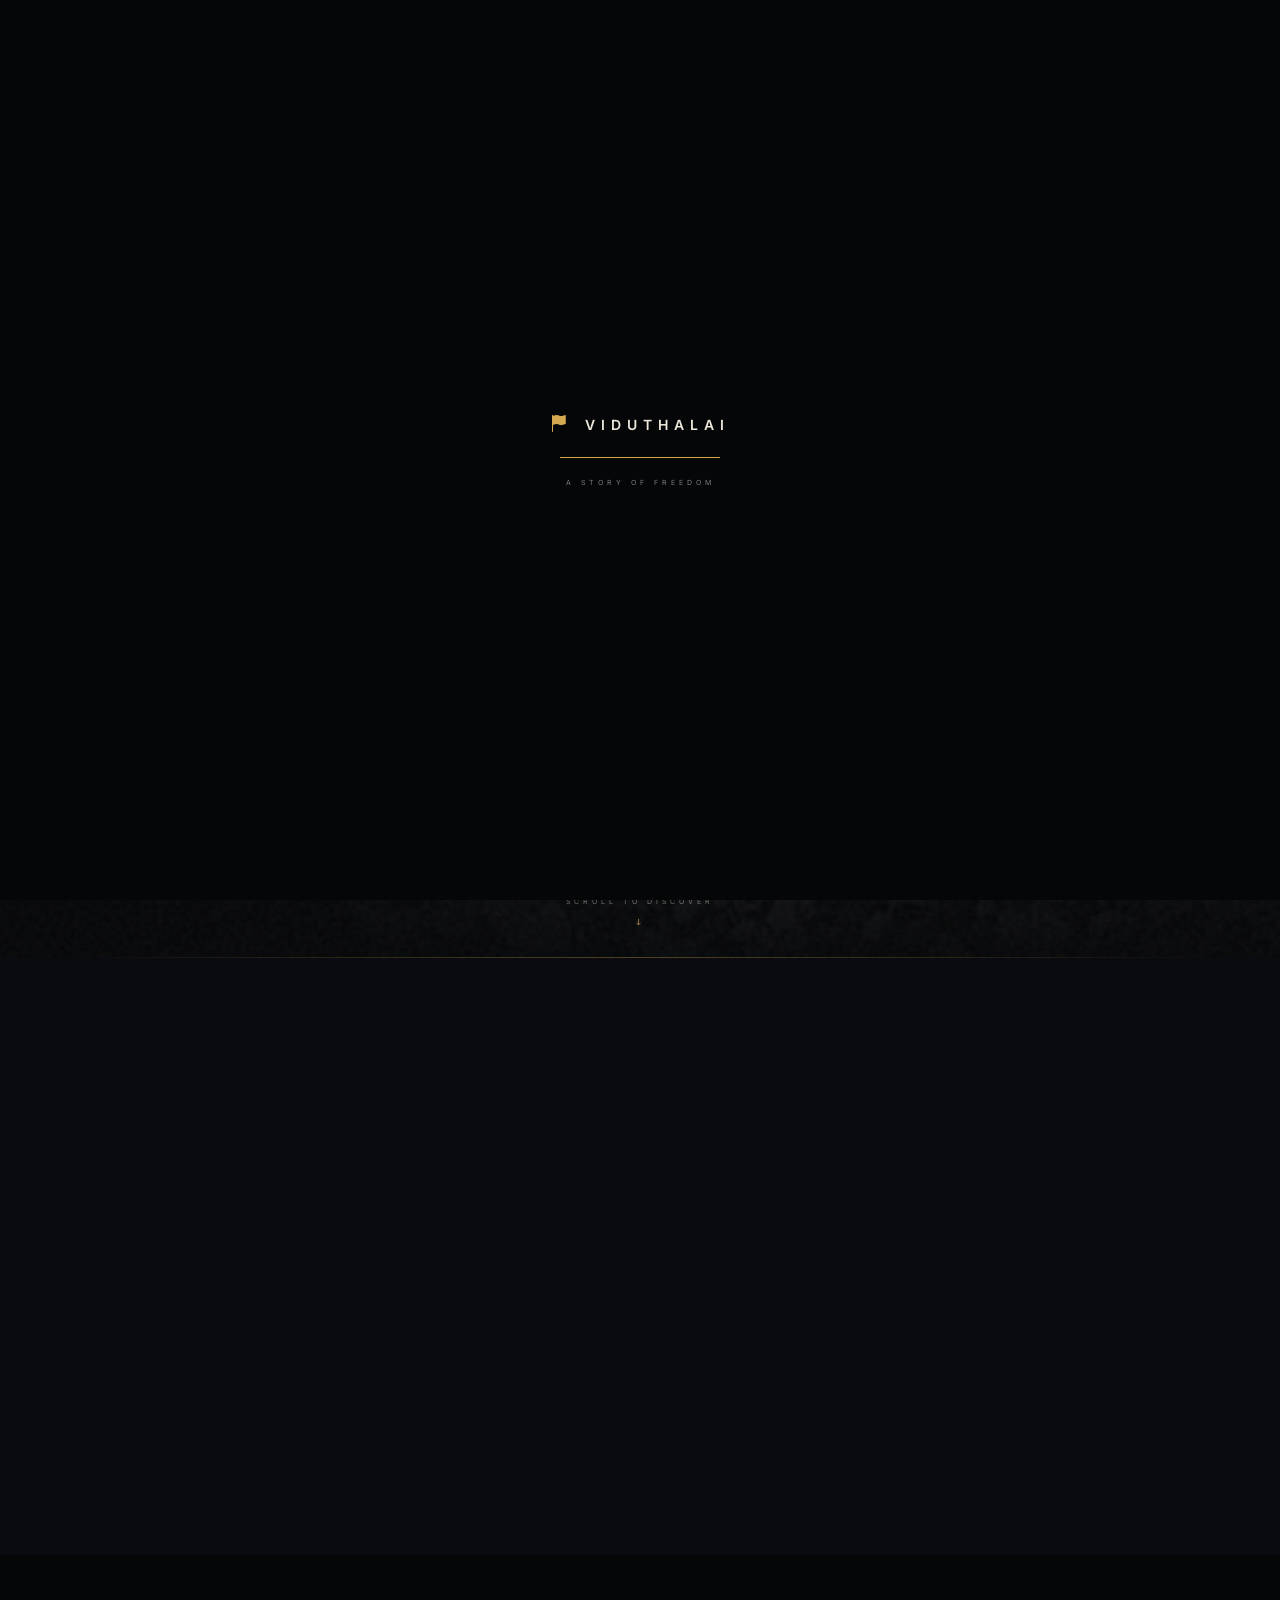
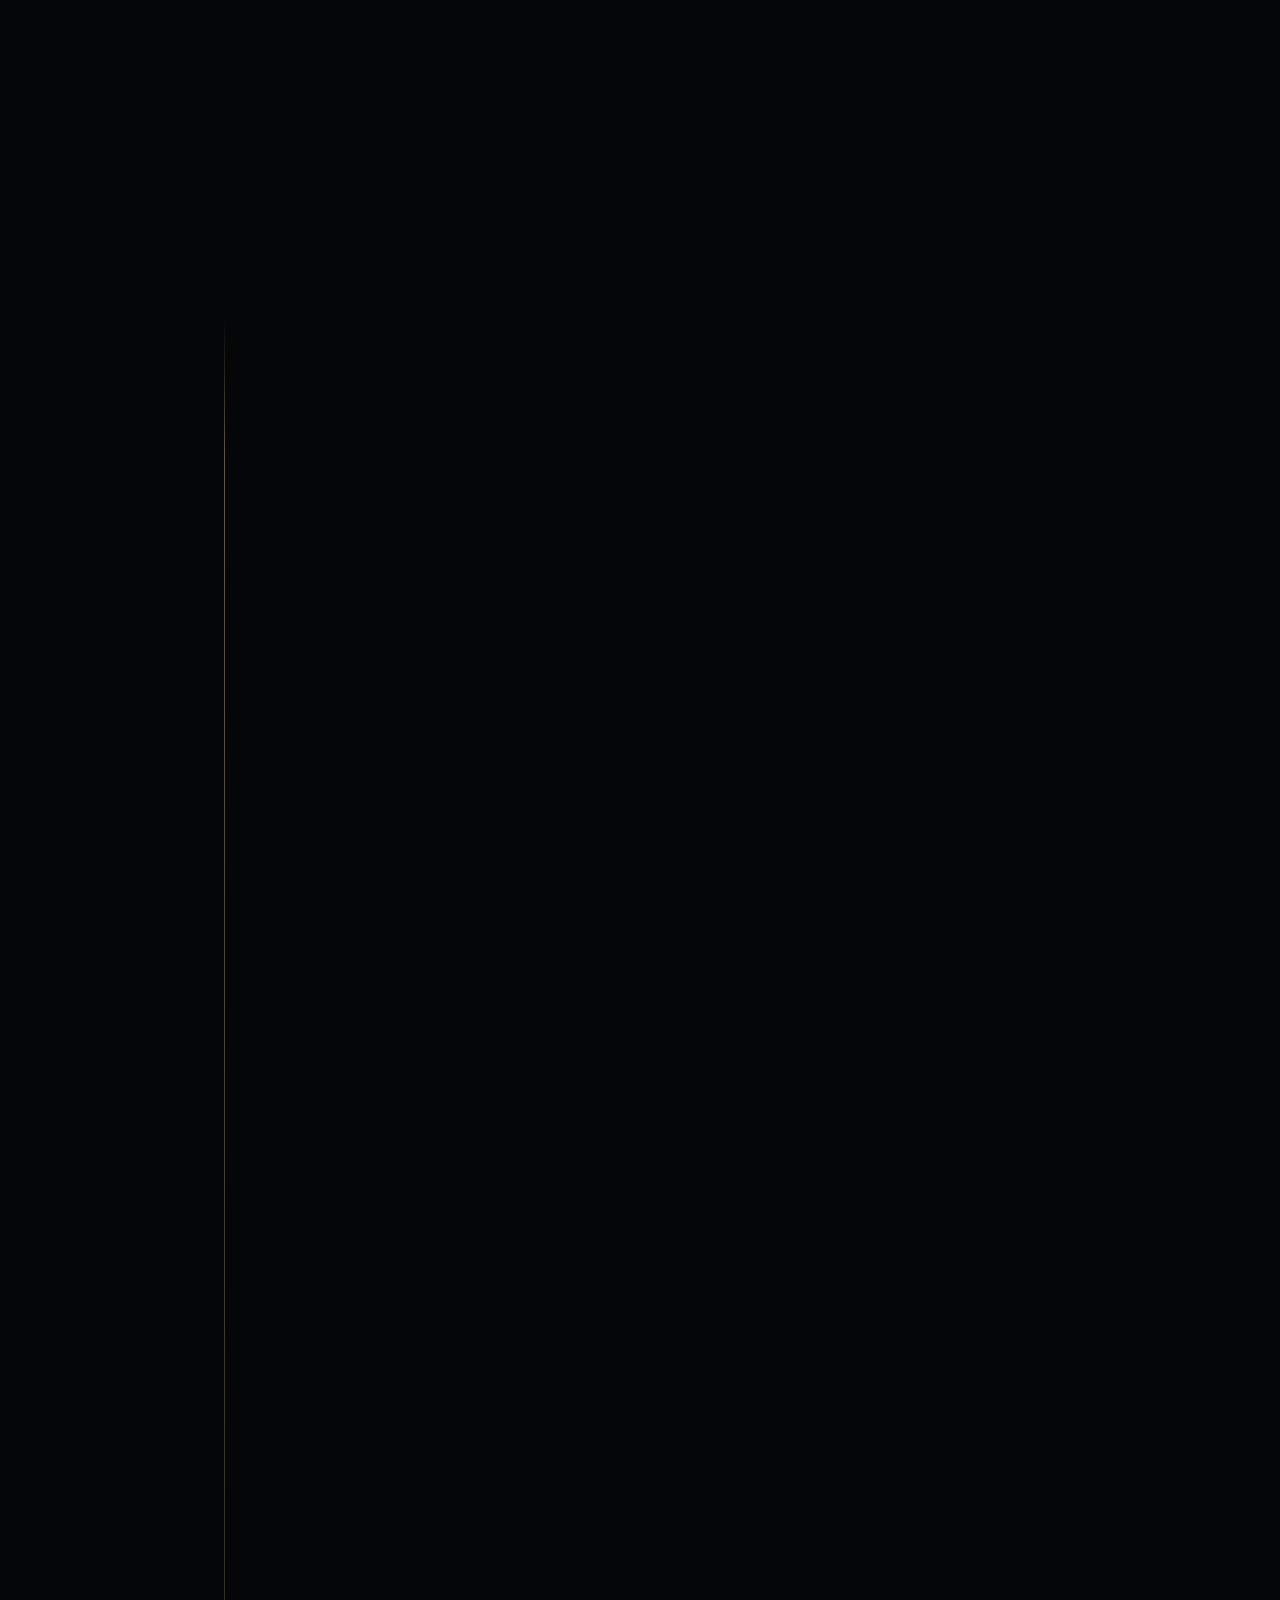
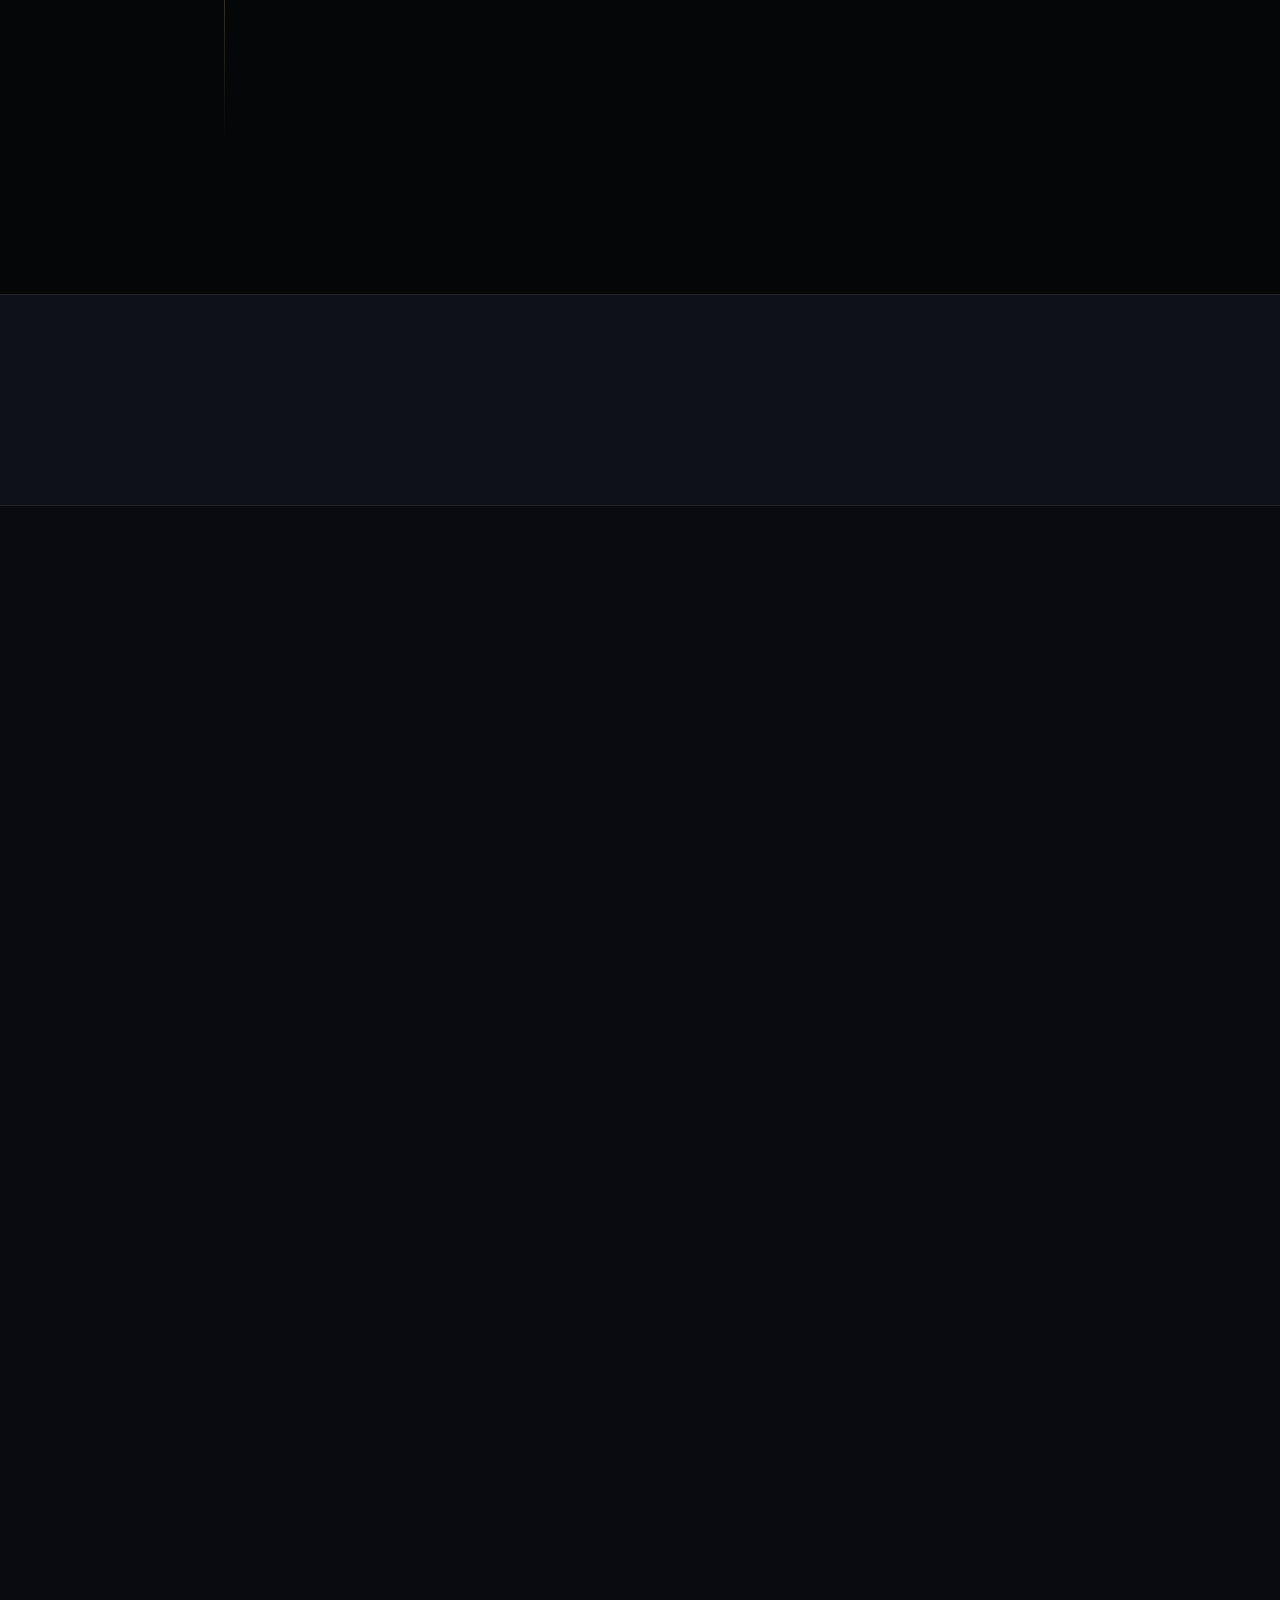
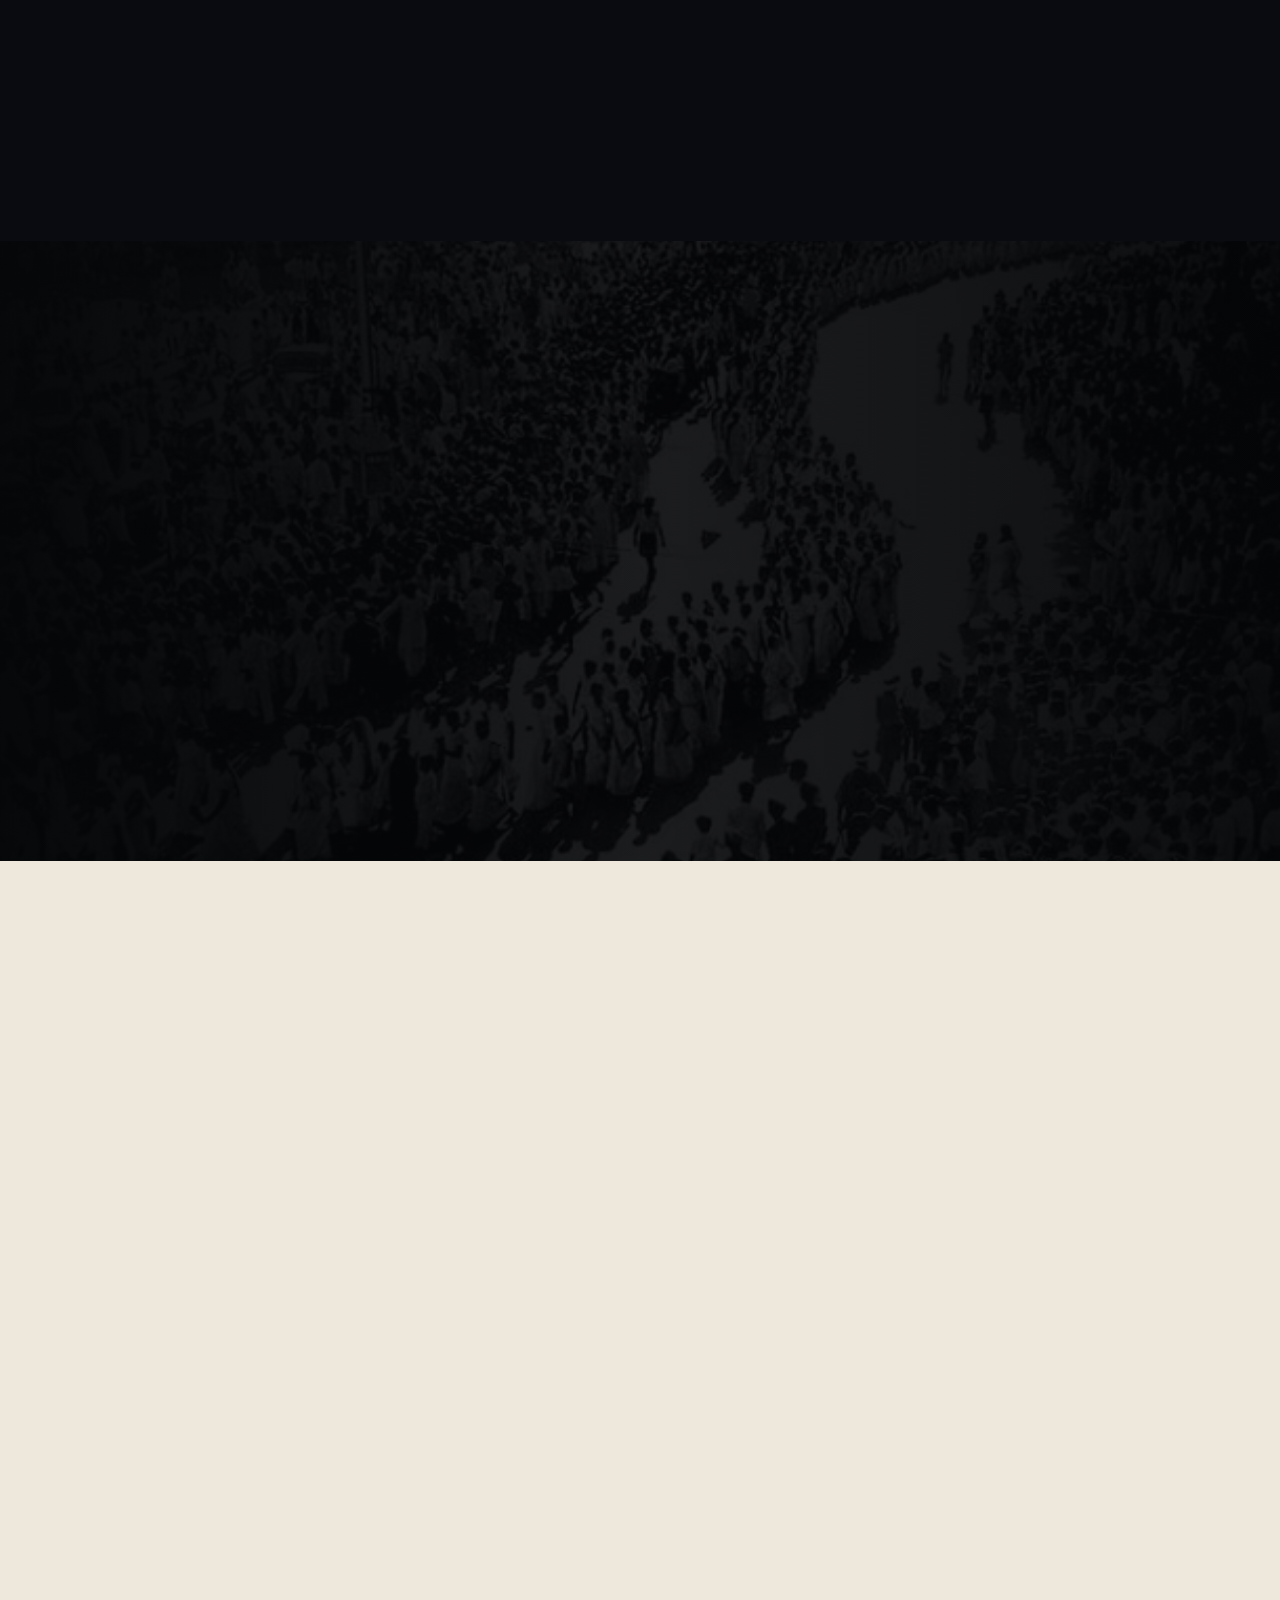
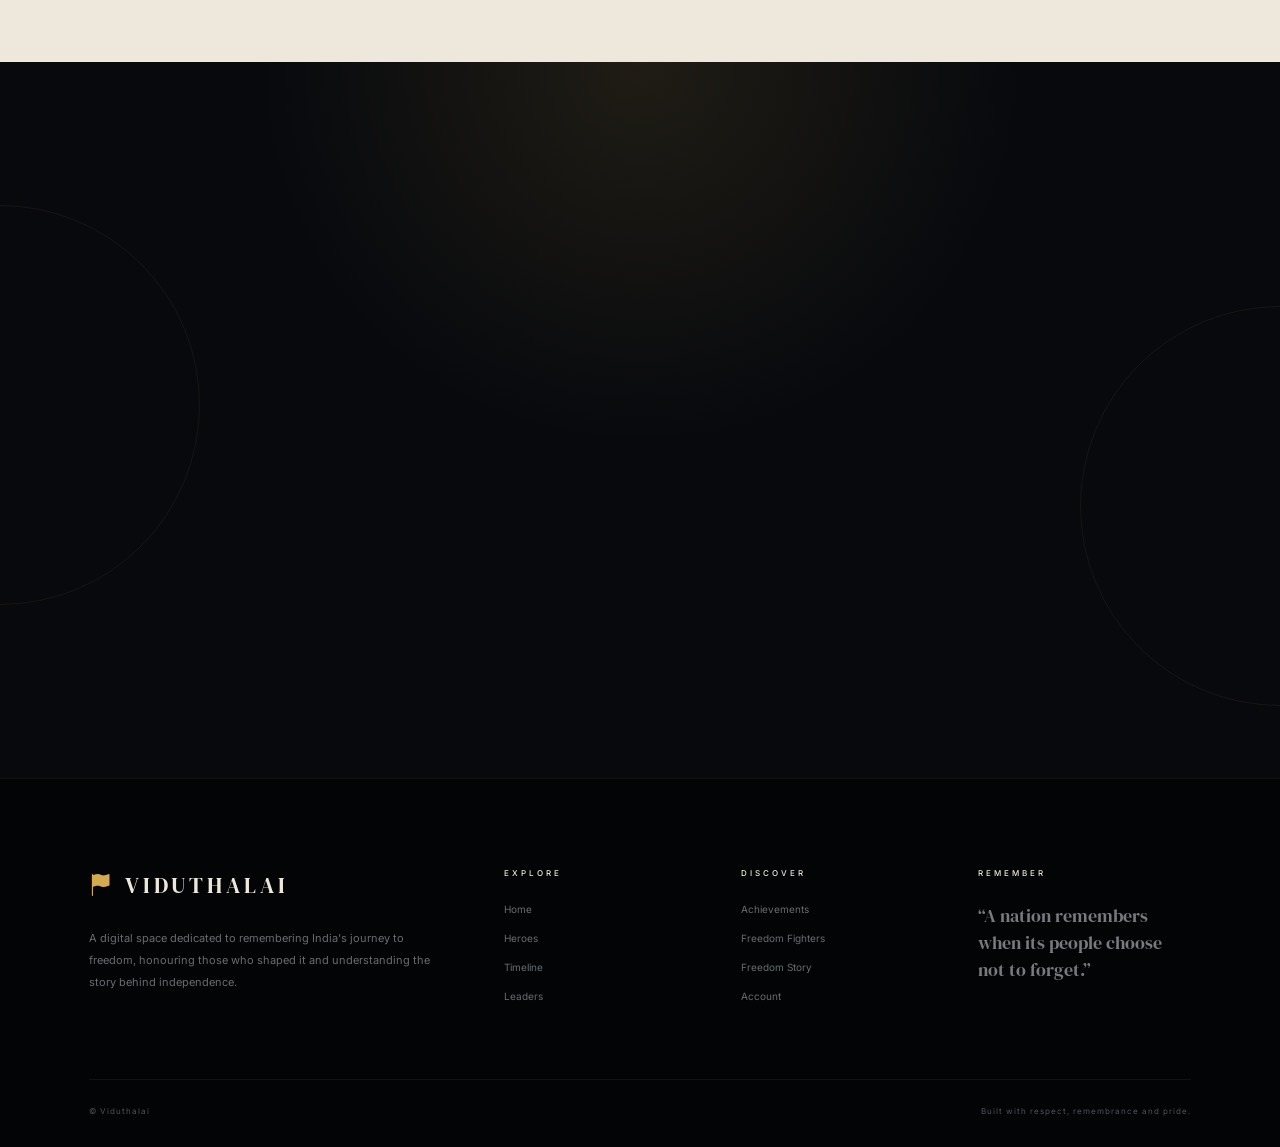
==== commit 03a7c127: "Fix image paths for GitHub Pages" ====
--- a/HTML/achievements.html
+++ b/HTML/achievements.html
@@ -370,7 +370,7 @@
     >
 
         <img
-            src="../IMAGES/achievements/rocket-bg.png"
+            src="../images//achievements/rocket-bg.png"
             alt=""
             id="heroImage"
         >
@@ -755,7 +755,7 @@
     <div class="closing-background">
 
         <img
-            src="../IMAGES/achievements/rocket-bg.png"
+            src="../images//achievements/rocket-bg.png"
             alt=""
         >
 
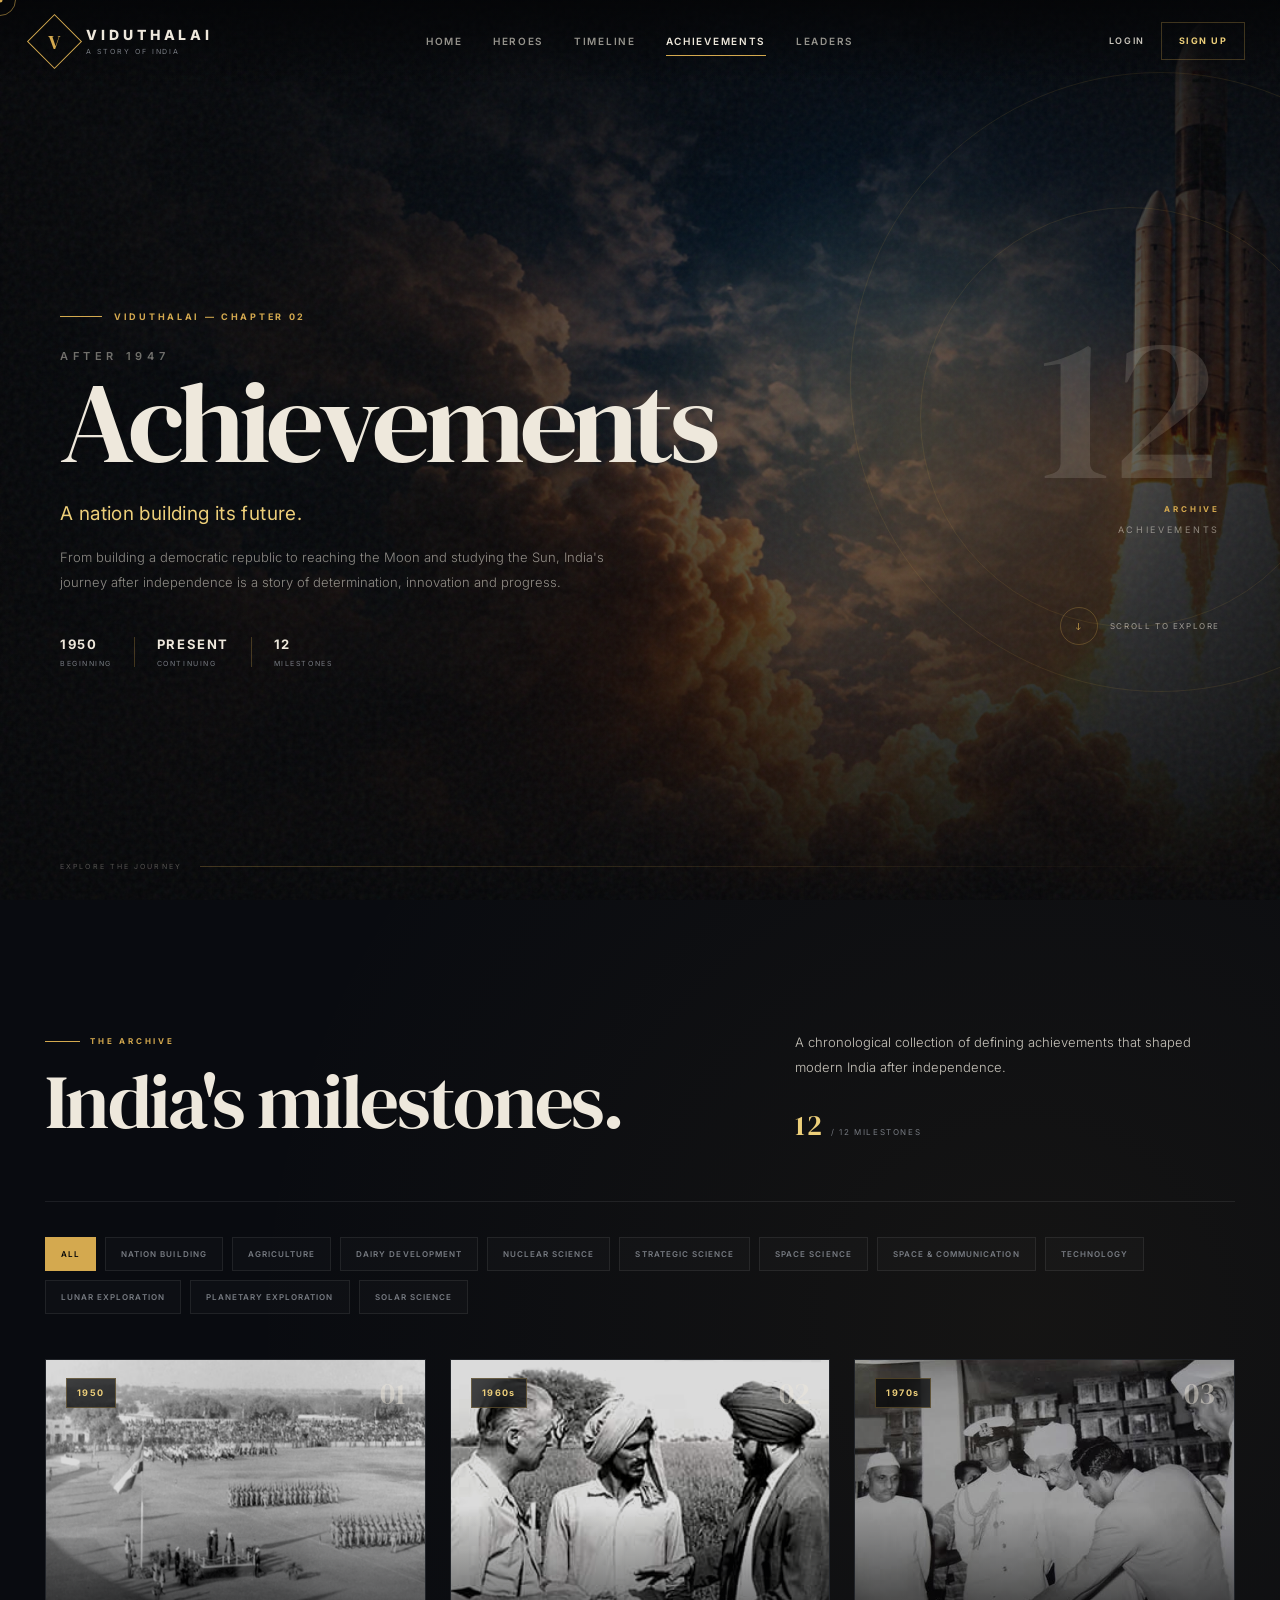
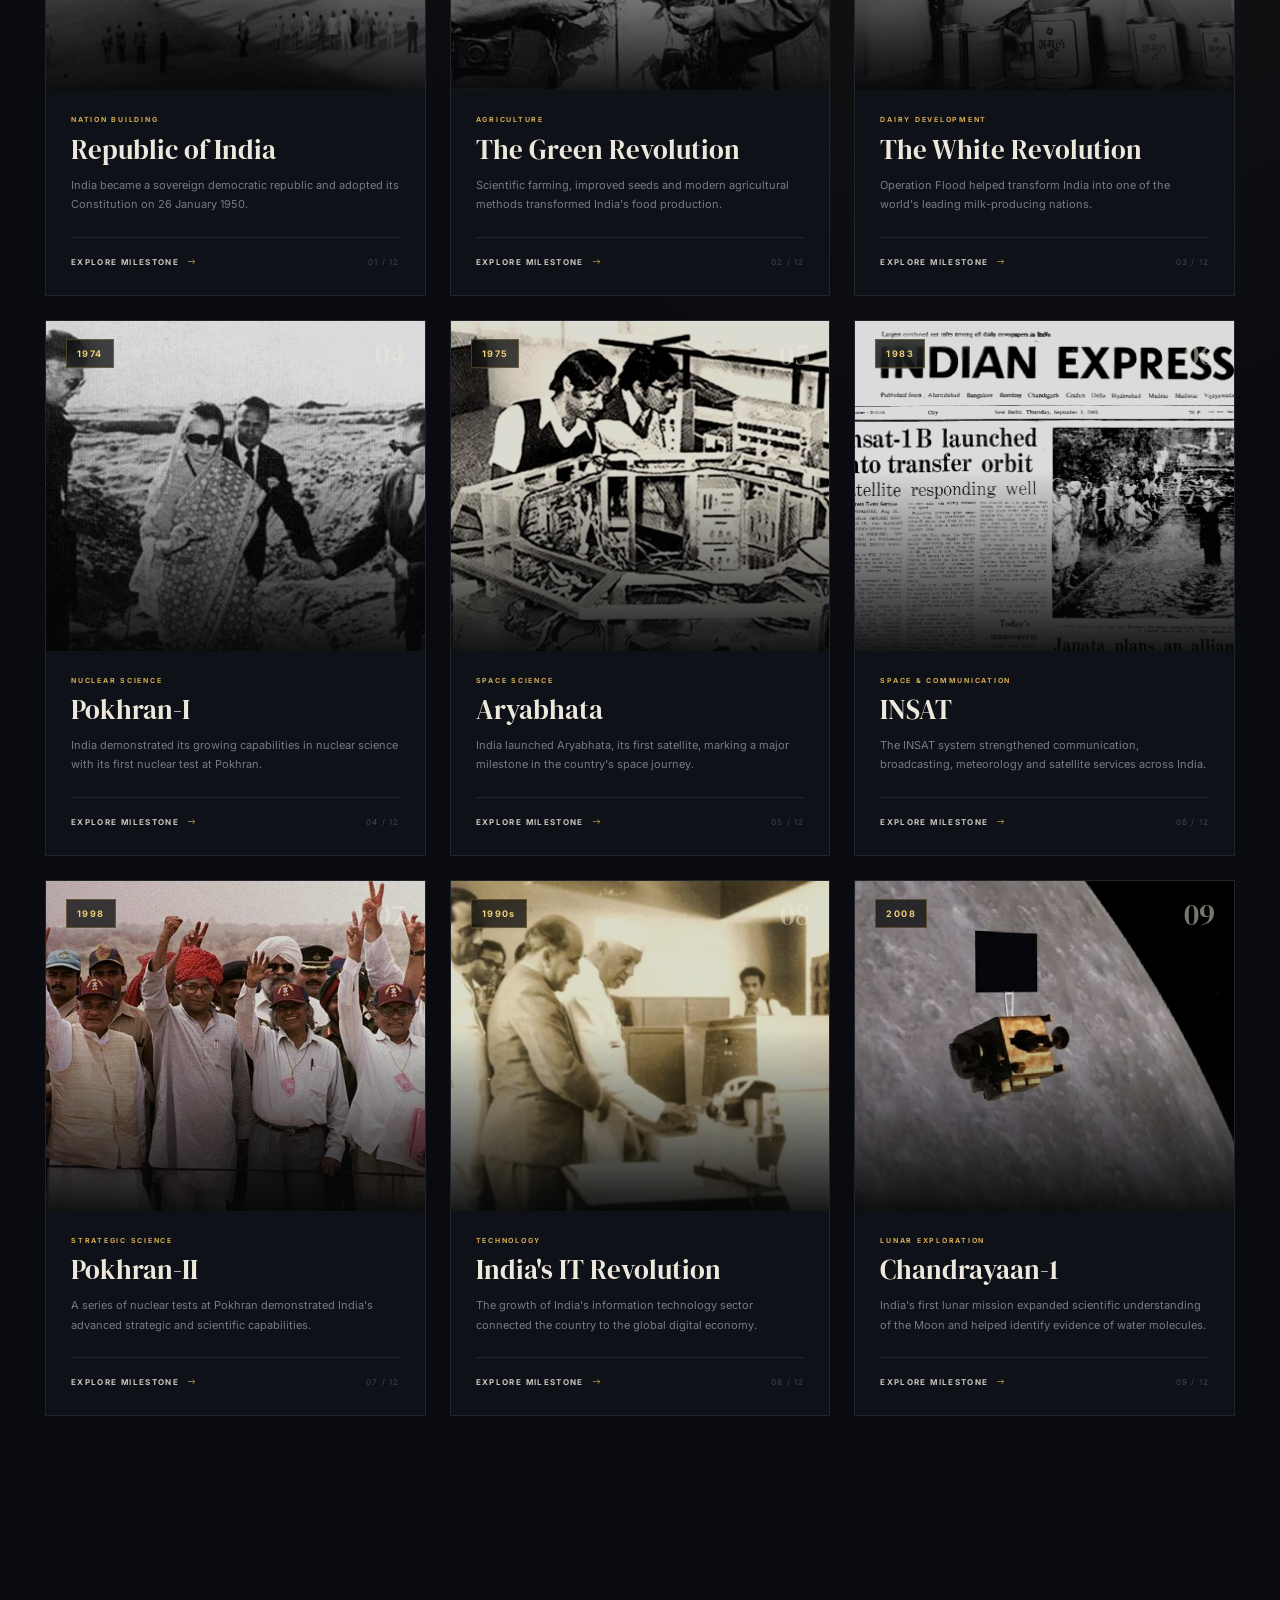
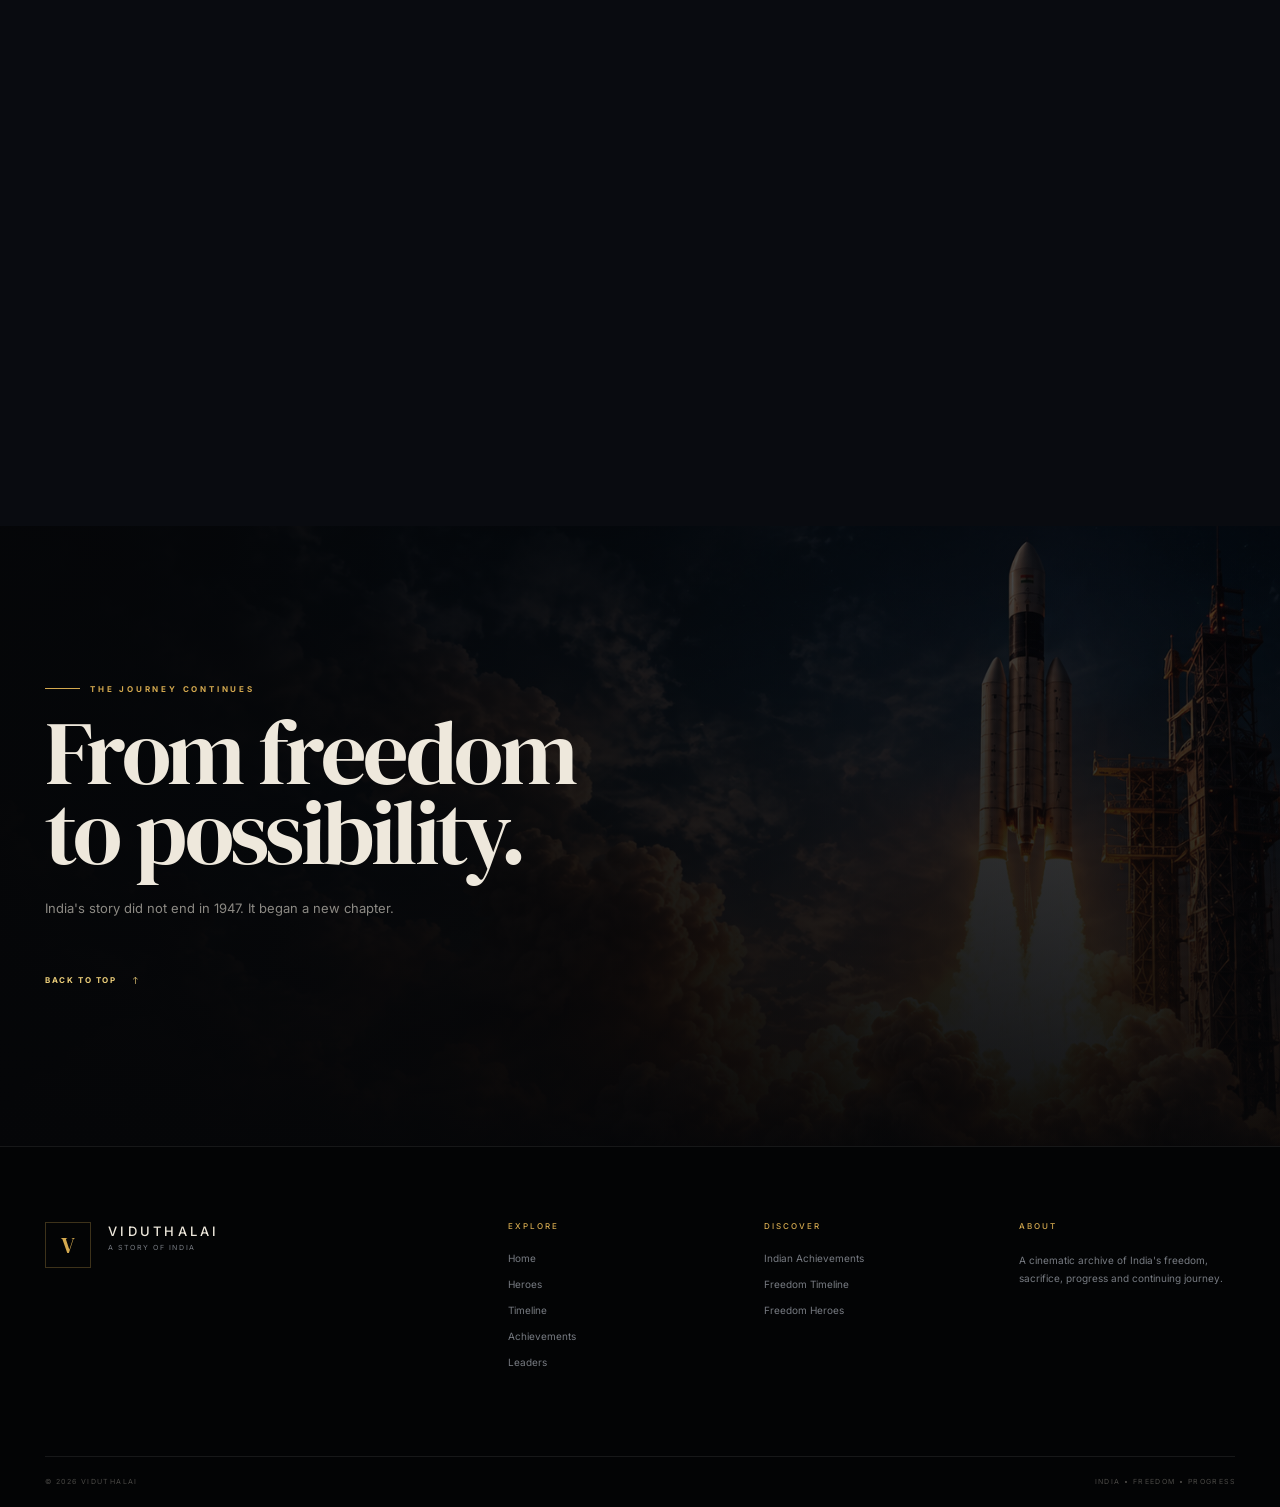
==== commit 8b040be1: "Fix page scripts and image references" ====
--- a/HTML/achievements.html
+++ b/HTML/achievements.html
@@ -923,7 +923,6 @@
 ========================================================= -->
 
 <script src="../JAVASCRIPT/achievements.js"></script>
-<script src="../JAVASCRIPT/guard.js"></script>
 
 </body>
 
